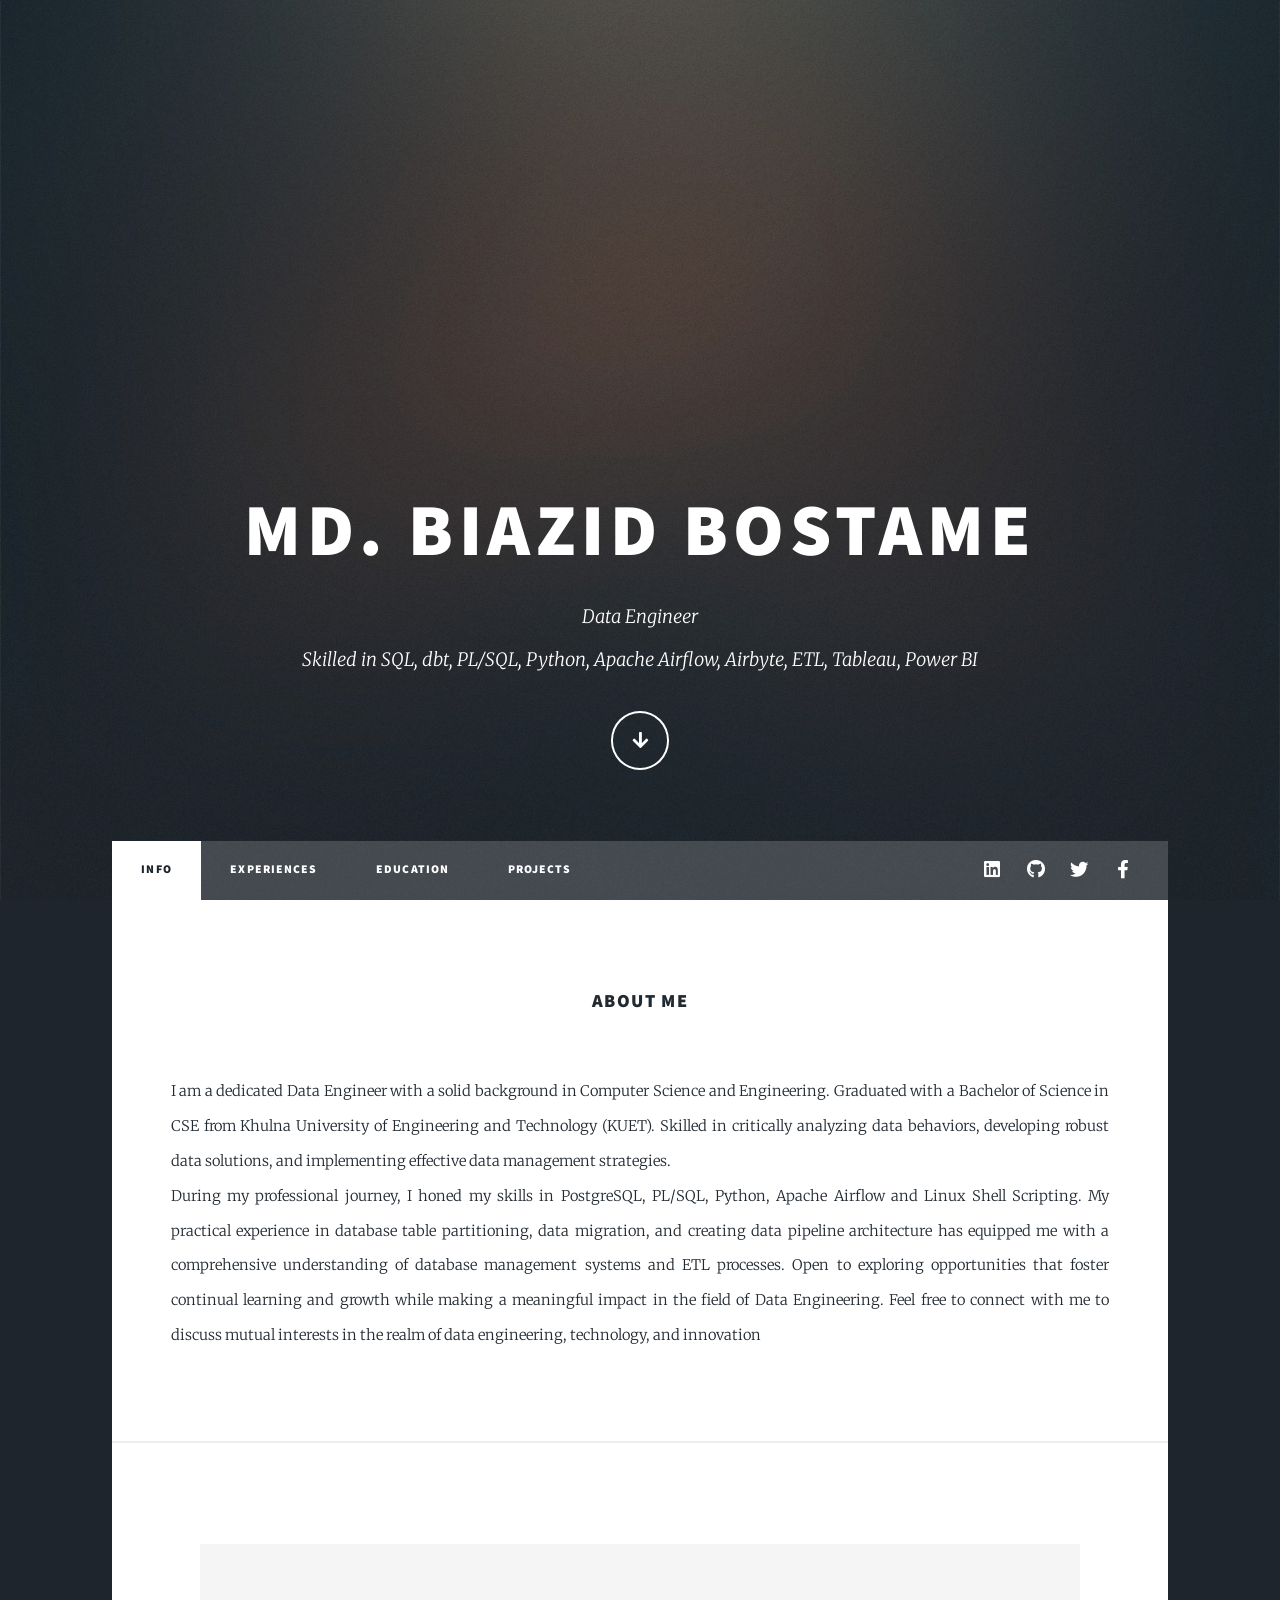
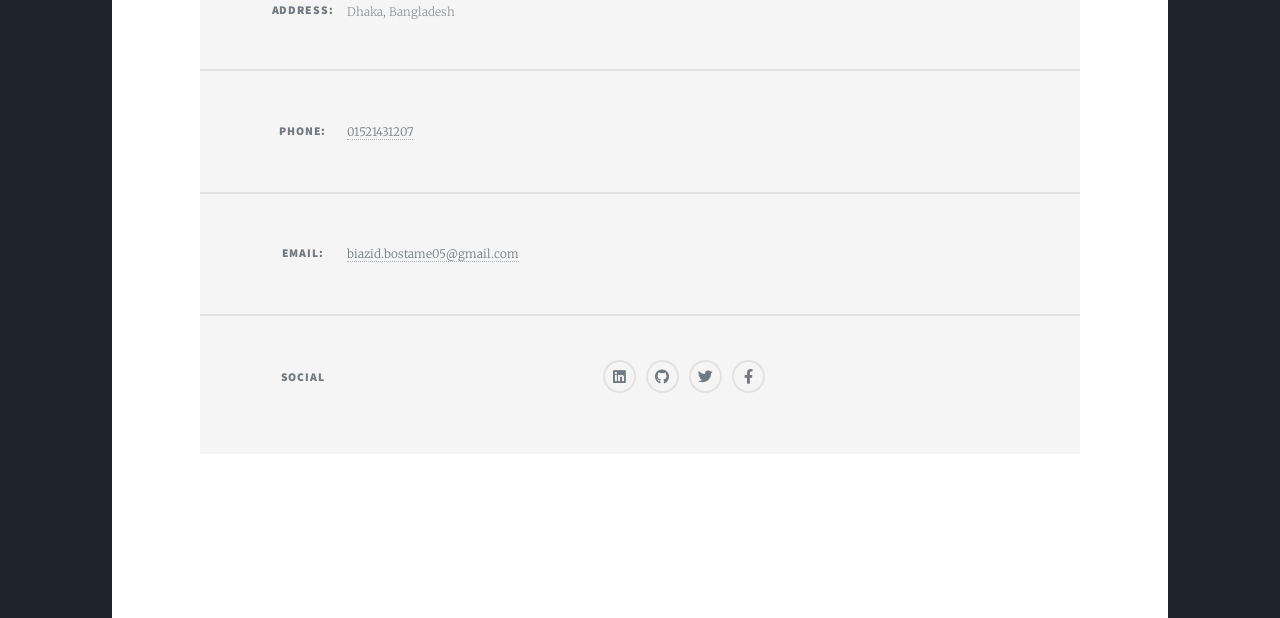
==== index.html @ 08fdb08b "Airbyte added" ====
<!DOCTYPE HTML>
<!--
	Massively by HTML5 UP
	html5up.net | @ajlkn
	Free for personal and commercial use under the CCA 3.0 license (html5up.net/license)
-->
<html>
	<head>
		<title>Md. Biazid Bostame</title>
		<link rel="icon" href="images/portfolio.png" type="image/x-icon">
		<meta charset="utf-8" />
		<meta name="viewport" content="width=device-width, initial-scale=1, user-scalable=no" />
		<link rel="stylesheet" href="assets/css/main.css" />
		<noscript><link rel="stylesheet" href="assets/css/noscript.css" /></noscript>
	</head>
	<body class="is-preload">

		<!-- Wrapper -->
			<div id="wrapper" class="fade-in">

				<!-- Intro -->
					<div id="intro">
						<h1>Md. Biazid Bostame</h1>
						<p>Data Engineer<br>
						Skilled in SQL, dbt, PL/SQL, Python, Apache Airflow, Airbyte, ETL, Tableau, Power BI</p>
						<ul class="actions">
							<li><a href="#header" class="button icon solid solo fa-arrow-down scrolly">Continue</a></li>
						</ul>
					</div>

				<!-- Header -->
					<header id="header">
						<a class="logo">Md. Biazid Bostame</a>
					</header> 
				

				<!-- Nav -->
					<nav id="nav">
						<ul class="links">
							<li class="active"><a>Info</a></li>
							
							<li><a href="experiences.html">Experiences</a></li>
							<li><a href="education.html">Education</a></li>
							<li><a href="projects.html">Projects</a></li>
							
						</ul>
						<ul class="icons alt">
							<li><a href="https://www.linkedin.com/in/biazid-bostame/" target="_blank" class="icon brands alt fa-linkedin"><span class="label">Linkedin</span></a></li>
							<li><a href="https://github.com/Biazid" target="_blank"  class="icon brands alt fa-github"><span class="label">GitHub</span></a></li>
							<li><a href="https://twitter.com/bostameb" target="_blank" class="icon brands alt fa-twitter"><span class="label">Twitter</span></a></li>
							<li><a href="https://www.facebook.com/biazid.bostamee/" target="_blank" class="icon brands alt fa-facebook-f"><span class="label">Facebook</span></a></li>
							
							
						</ul>
					</nav>


					
				<!-- Main -->
					<div id="main">

						<!-- Featured Post 
							<article class="post featured">
								<header class="major">

									<h2><a href="https://github.com/Biazid/Data-Analysis-Projects/blob/main/Data%20Cleaning.sql" target="_blank">Data Cleaning is SQL</a></h2>
									<p>In this project I take raw housing data and transform
										it in SQL Server to make it more usable for analysis.</p>
								</header>
								<a href="#" class="image main"><img src="images/pic01.jpg" alt="" /></a>
								<ul class="actions special">
									<li><a href="https://github.com/Biazid/Data-Analysis-Projects/blob/main/Data%20Cleaning.sql" target="_blank" class="button large">View Project</a></li>
								</ul>
							</article>
-->
						
					<!-- About Section -->
					<section class="post">
						<header class="major">
							<h3>About Me</h3>
						</header>
						<p>
							I am a dedicated Data Engineer with a solid background in Computer Science and Engineering. Graduated with a Bachelor of Science in CSE from Khulna University of Engineering and Technology (KUET). Skilled in critically analyzing data behaviors, developing robust data solutions, and implementing effective data management strategies. <br/>
							During my professional journey, I honed my skills in PostgreSQL, PL/SQL, Python, Apache Airflow and Linux Shell Scripting. My practical experience in database table partitioning, data migration, and creating data pipeline architecture has equipped me with a comprehensive understanding of database management systems and ETL processes.
							Open to exploring opportunities that foster continual learning and growth while making a meaningful impact in the field of Data Engineering.
							Feel free to connect with me to discuss mutual interests in the realm of data engineering, technology, and innovation
						</p>
					</section>

					

						<!-- Footer -->
							<footer>
								<div class="pagination">
									<!--<a href="#" class="previous">Prev</a>-->
									<!--
									<a href="#" class="page active">1</a>
									<a href="#" class="page">2</a>
									<a href="#" class="page">3</a>
									<span class="extra">&hellip;</span>
									<a href="#" class="page">8</a>
									<a href="#" class="page">9</a>
									<a href="#" class="page">10</a>
									<a href="#" class="next">Next</a>
								</div>
							</footer>
									-->
					</div>

				<!-- Footer -->
					<footer id="footer">
						<!--
						<section>
							<form method="post" action="#">
								<div class="fields">
									<div class="field">
										<label for="name">Name</label>
										<input type="text" name="name" id="name" />
									</div>
									<div class="field">
										<label for="email">Email</label>
										<input type="text" name="email" id="email" />
									</div>
									<div class="field">
										<label for="message">Message</label>
										<textarea name="message" id="message" rows="3"></textarea>
									</div>
								</div>
								<ul class="actions">
									<li><input type="submit" value="Send Message" /></li>
								</ul>
							</form>
						</section>
						-->
						<section class="split contact">
							<section class="alt">
								<h3>Address:</h3>
								<p>Dhaka, Bangladesh</p>
							</section>
							<section>
								<h3>Phone:</h3>
								<p><a href="#">01521431207</a></p>
							</section>
							<section>
								<h3>Email:</h3>
								<p><a href="#">biazid.bostame05@gmail.com</a></p>
							</section>
							<section>
								<h3>Social</h3>
								<ul class="icons alt">
									<li><a href="https://www.linkedin.com/in/biazid-bostame/" target="_blank" class="icon brands alt fa-linkedin"><span class="label">Linkedin</span></a></li>
									<li><a href="https://github.com/Biazid" target="_blank"  class="icon brands alt fa-github"><span class="label">GitHub</span></a></li>
									<li><a href="https://twitter.com/bostameb" target="_blank" class="icon brands alt fa-twitter"><span class="label">Twitter</span></a></li>
									<li><a href="https://www.facebook.com/biazid.bostamee/" target="_blank" class="icon brands alt fa-facebook-f"><span class="label">Facebook</span></a></li>
									
								</ul>
							</section>
						</section>
					</footer>

				<!-- Copyright -->
					<div id="copyright">
						<ul><li>&copy; Untitled</li><li>Design: <a href="https://html5up.net">HTML5 UP</a></li></ul>
					</div>

			</div>

		<!-- Scripts -->
			<script src="assets/js/jquery.min.js"></script>
			<script src="assets/js/jquery.scrollex.min.js"></script>
			<script src="assets/js/jquery.scrolly.min.js"></script>
			<script src="assets/js/browser.min.js"></script>
			<script src="assets/js/breakpoints.min.js"></script>
			<script src="assets/js/util.js"></script>
			<script src="assets/js/main.js"></script>

	</body>
</html>
---- assets/css/main.css ----
@import url(fontawesome-all.min.css);
@import url("https://fonts.googleapis.com/css?family=Merriweather:300,700,300italic,700italic|Source+Sans+Pro:900");

/*
	Massively by HTML5 UP
	html5up.net | @ajlkn
	Free for personal and commercial use under the CCA 3.0 license (html5up.net/license)
*/

html, body, div, span, applet, object,
iframe, h1, h2, h3, h4, h5, h6, p, blockquote,
pre, a, abbr, acronym, address, big, cite,
code, del, dfn, em, img, ins, kbd, q, s, samp,
small, strike, strong, sub, sup, tt, var, b,
u, i, center, dl, dt, dd, ol, ul, li, fieldset,
form, label, legend, table, caption, tbody,
tfoot, thead, tr, th, td, article, aside,
canvas, details, embed, figure, figcaption,
footer, header, hgroup, menu, nav, output, ruby,
section, summary, time, mark, audio, video {
	margin: 0;
	padding: 0;
	border: 0;
	font-size: 100%;
	font: inherit;
	vertical-align: baseline;}

article, aside, details, figcaption, figure,
footer, header, hgroup, menu, nav, section {
	display: block;}

body {
	line-height: 1;
}

ol, ul {
	list-style: none;
}

blockquote, q {
	quotes: none;
}

	blockquote:before, blockquote:after, q:before, q:after {
		content: '';
		content: none;
	}

table {
	border-collapse: collapse;
	border-spacing: 0;
}

body {
	-webkit-text-size-adjust: none;
}

mark {
	background-color: transparent;
	color: inherit;
}

input::-moz-focus-inner {
	border: 0;
	padding: 0;
}

input, select, textarea {
	-moz-appearance: none;
	-webkit-appearance: none;
	-ms-appearance: none;
	appearance: none;
}

/* Basic */

	@-ms-viewport {
		width: device-width;
	}

	body {
		-ms-overflow-style: scrollbar;
	}

	@media screen and (max-width: 480px) {

		html, body {
			min-width: 320px;
		}

	}

	html {
		box-sizing: border-box;
	}

	*, *:before, *:after {
		box-sizing: inherit;
	}

	body {
		background-color: #1e252d;
	}

		body.is-preload *, body.is-preload *:before, body.is-preload *:after {
			-moz-animation: none !important;
			-webkit-animation: none !important;
			-ms-animation: none !important;
			animation: none !important;
			-moz-transition: none !important;
			-webkit-transition: none !important;
			-ms-transition: none !important;
			transition: none !important;
		}

/* Type */

	html {
		font-size: 16pt;
	}

		@media screen and (max-width: 1680px) {

			html {
				font-size: 12pt;
			}

		}

		@media screen and (max-width: 1280px) {

			html {
				font-size: 11pt;
			}

		}

		@media screen and (max-width: 360px) {

			html {
				font-size: 10pt;
			}

		}

	body {
		color: #212931;
	}

	body, input, select, textarea {
		font-family: "Merriweather", Georgia, serif;
		font-weight: 300;
		font-size: 1rem;
		line-height: 2.375;
	}

	a {
		-moz-transition: color 0.2s ease-in-out, background-color 0.2s ease-in-out, border-color 0.2s ease-in-out, box-shadow 0.2s ease-in-out;
		-webkit-transition: color 0.2s ease-in-out, background-color 0.2s ease-in-out, border-color 0.2s ease-in-out, box-shadow 0.2s ease-in-out;
		-ms-transition: color 0.2s ease-in-out, background-color 0.2s ease-in-out, border-color 0.2s ease-in-out, box-shadow 0.2s ease-in-out;
		transition: color 0.2s ease-in-out, background-color 0.2s ease-in-out, border-color 0.2s ease-in-out, box-shadow 0.2s ease-in-out;
		border-bottom: dotted 1px;
		text-decoration: none;
	}

		a:hover {
			border-bottom-color: transparent;
		}

	strong, b {
		font-weight: 600;
	}

	em, i {
		font-style: italic;
	}

	p {
		text-align: justify;
		margin: 0 0 2rem 0;
	}

	h1, h2, h3, h4, h5, h6 {
		font-family: "Source Sans Pro", Helvetica, sans-serif;
		font-weight: 900;
		line-height: 1.5;
		letter-spacing: 0.075em;
		text-transform: uppercase;
		margin: 0 0 1rem 0;
	}

		h1 a, h2 a, h3 a, h4 a, h5 a, h6 a {
			border-bottom: 0;
			color: inherit;
			text-decoration: none;
		}

	h1 {
		font-size: 4rem;
		line-height: 1.1;
		margin: 0 0 2rem 0;
	}

	h2 {
		font-size: 1.75rem;
		line-height: 1.3;
		margin: 0 0 1.5rem 0;
	}

	h3 {
		font-size: 1.25rem;
		margin: 0 0 1.5rem 0;
	}

	h4 {
		font-size: 1rem;
	}

	h5 {
		font-size: 0.9rem;
	}

	h6 {
		font-size: 0.8rem;
	}

	sub {
		font-size: 0.8rem;
		position: relative;
		top: 0.5rem;
	}

	sup {
		font-size: 0.8rem;
		position: relative;
		top: -0.5rem;
	}

	blockquote {
		border-left: solid 4px;
		font-style: italic;
		margin: 0 0 2rem 0;
		padding: 0.5rem 0 0.5rem 2rem;
	}

	code {
		border: solid 2px;
		font-family: "Courier New", monospace;
		font-size: 0.9rem;
		margin: 0 0.25rem;
		padding: 0.25rem 0.65rem;
	}

	pre {
		-webkit-overflow-scrolling: touch;
		font-family: "Courier New", monospace;
		font-size: 0.9rem;
		margin: 0 0 2rem 0;
	}

		pre code {
			display: block;
			line-height: 1.75;
			padding: 1rem 1.5rem;
			overflow-x: auto;
		}

	hr {
		border: 0;
		border-bottom: solid 2px;
		margin: 3rem 0;
	}

		hr.major {
			margin: 5rem 0;
		}

	.align-left {
		text-align: left;
	}

	.align-center {
		text-align: center;
	}

	.align-right {
		text-align: right;
	}

	input, select, textarea {
		color: #212931;
	}

	a {
		color: #212931;
		border-bottom-color: rgba(33, 41, 49, 0.5);
	}

		a:hover {
			border-bottom-color: transparent;
			color: #18bfef !important;
		}

	strong, b {
		color: #212931;
	}

	h1, h2, h3, h4, h5, h6 {
		color: #212931;
	}

	blockquote {
		border-left-color: #eeeeee;
	}

	code {
		background: rgba(220, 220, 220, 0.25);
		border-color: #eeeeee;
	}

	hr {
		border-bottom-color: #eeeeee;
	}

/* Row */

	.row {
		display: flex;
		flex-wrap: wrap;
		box-sizing: border-box;
		align-items: stretch;
	}

		.row > * {
			box-sizing: border-box;
		}

		.row.gtr-uniform > * > :last-child {
			margin-bottom: 0;
		}

		.row.aln-left {
			justify-content: flex-start;
		}

		.row.aln-center {
			justify-content: center;
		}

		.row.aln-right {
			justify-content: flex-end;
		}

		.row.aln-top {
			align-items: flex-start;
		}

		.row.aln-middle {
			align-items: center;
		}

		.row.aln-bottom {
			align-items: flex-end;
		}

		.row > .imp {
			order: -1;
		}

		.row > .col-1 {
			width: 8.33333%;
		}

		.row > .off-1 {
			margin-left: 8.33333%;
		}

		.row > .col-2 {
			width: 16.66667%;
		}

		.row > .off-2 {
			margin-left: 16.66667%;
		}

		.row > .col-3 {
			width: 25%;
		}

		.row > .off-3 {
			margin-left: 25%;
		}

		.row > .col-4 {
			width: 33.33333%;
		}

		.row > .off-4 {
			margin-left: 33.33333%;
		}

		.row > .col-5 {
			width: 41.66667%;
		}

		.row > .off-5 {
			margin-left: 41.66667%;
		}

		.row > .col-6 {
			width: 50%;
		}

		.row > .off-6 {
			margin-left: 50%;
		}

		.row > .col-7 {
			width: 58.33333%;
		}

		.row > .off-7 {
			margin-left: 58.33333%;
		}

		.row > .col-8 {
			width: 66.66667%;
		}

		.row > .off-8 {
			margin-left: 66.66667%;
		}

		.row > .col-9 {
			width: 75%;
		}

		.row > .off-9 {
			margin-left: 75%;
		}

		.row > .col-10 {
			width: 83.33333%;
		}

		.row > .off-10 {
			margin-left: 83.33333%;
		}

		.row > .col-11 {
			width: 91.66667%;
		}

		.row > .off-11 {
			margin-left: 91.66667%;
		}

		.row > .col-12 {
			width: 100%;
		}

		.row > .off-12 {
			margin-left: 100%;
		}

		.row.gtr-0 {
			margin-top: 0;
			margin-left: 0rem;
		}

			.row.gtr-0 > * {
				padding: 0 0 0 0rem;
			}

			.row.gtr-0.gtr-uniform {
				margin-top: 0rem;
			}

				.row.gtr-0.gtr-uniform > * {
					padding-top: 0rem;
				}

		.row.gtr-25 {
			margin-top: 0;
			margin-left: -0.375rem;
		}

			.row.gtr-25 > * {
				padding: 0 0 0 0.375rem;
			}

			.row.gtr-25.gtr-uniform {
				margin-top: -0.375rem;
			}

				.row.gtr-25.gtr-uniform > * {
					padding-top: 0.375rem;
				}

		.row.gtr-50 {
			margin-top: 0;
			margin-left: -0.75rem;
		}

			.row.gtr-50 > * {
				padding: 0 0 0 0.75rem;
			}

			.row.gtr-50.gtr-uniform {
				margin-top: -0.75rem;
			}

				.row.gtr-50.gtr-uniform > * {
					padding-top: 0.75rem;
				}

		.row {
			margin-top: 0;
			margin-left: -1.5rem;
		}

			.row > * {
				padding: 0 0 0 1.5rem;
			}

			.row.gtr-uniform {
				margin-top: -1.5rem;
			}

				.row.gtr-uniform > * {
					padding-top: 1.5rem;
				}

		.row.gtr-150 {
			margin-top: 0;
			margin-left: -2.25rem;
		}

			.row.gtr-150 > * {
				padding: 0 0 0 2.25rem;
			}

			.row.gtr-150.gtr-uniform {
				margin-top: -2.25rem;
			}

				.row.gtr-150.gtr-uniform > * {
					padding-top: 2.25rem;
				}

		.row.gtr-200 {
			margin-top: 0;
			margin-left: -3rem;
		}

			.row.gtr-200 > * {
				padding: 0 0 0 3rem;
			}

			.row.gtr-200.gtr-uniform {
				margin-top: -3rem;
			}

				.row.gtr-200.gtr-uniform > * {
					padding-top: 3rem;
				}

		@media screen and (max-width: 1680px) {

			.row {
				display: flex;
				flex-wrap: wrap;
				box-sizing: border-box;
				align-items: stretch;
			}

				.row > * {
					box-sizing: border-box;
				}

				.row.gtr-uniform > * > :last-child {
					margin-bottom: 0;
				}

				.row.aln-left {
					justify-content: flex-start;
				}

				.row.aln-center {
					justify-content: center;
				}

				.row.aln-right {
					justify-content: flex-end;
				}

				.row.aln-top {
					align-items: flex-start;
				}

				.row.aln-middle {
					align-items: center;
				}

				.row.aln-bottom {
					align-items: flex-end;
				}

				.row > .imp-xlarge {
					order: -1;
				}

				.row > .col-1-xlarge {
					width: 8.33333%;
				}

				.row > .off-1-xlarge {
					margin-left: 8.33333%;
				}

				.row > .col-2-xlarge {
					width: 16.66667%;
				}

				.row > .off-2-xlarge {
					margin-left: 16.66667%;
				}

				.row > .col-3-xlarge {
					width: 25%;
				}

				.row > .off-3-xlarge {
					margin-left: 25%;
				}

				.row > .col-4-xlarge {
					width: 33.33333%;
				}

				.row > .off-4-xlarge {
					margin-left: 33.33333%;
				}

				.row > .col-5-xlarge {
					width: 41.66667%;
				}

				.row > .off-5-xlarge {
					margin-left: 41.66667%;
				}

				.row > .col-6-xlarge {
					width: 50%;
				}

				.row > .off-6-xlarge {
					margin-left: 50%;
				}

				.row > .col-7-xlarge {
					width: 58.33333%;
				}

				.row > .off-7-xlarge {
					margin-left: 58.33333%;
				}

				.row > .col-8-xlarge {
					width: 66.66667%;
				}

				.row > .off-8-xlarge {
					margin-left: 66.66667%;
				}

				.row > .col-9-xlarge {
					width: 75%;
				}

				.row > .off-9-xlarge {
					margin-left: 75%;
				}

				.row > .col-10-xlarge {
					width: 83.33333%;
				}

				.row > .off-10-xlarge {
					margin-left: 83.33333%;
				}

				.row > .col-11-xlarge {
					width: 91.66667%;
				}

				.row > .off-11-xlarge {
					margin-left: 91.66667%;
				}

				.row > .col-12-xlarge {
					width: 100%;
				}

				.row > .off-12-xlarge {
					margin-left: 100%;
				}

				.row.gtr-0 {
					margin-top: 0;
					margin-left: 0rem;
				}

					.row.gtr-0 > * {
						padding: 0 0 0 0rem;
					}

					.row.gtr-0.gtr-uniform {
						margin-top: 0rem;
					}

						.row.gtr-0.gtr-uniform > * {
							padding-top: 0rem;
						}

				.row.gtr-25 {
					margin-top: 0;
					margin-left: -0.375rem;
				}

					.row.gtr-25 > * {
						padding: 0 0 0 0.375rem;
					}

					.row.gtr-25.gtr-uniform {
						margin-top: -0.375rem;
					}

						.row.gtr-25.gtr-uniform > * {
							padding-top: 0.375rem;
						}

				.row.gtr-50 {
					margin-top: 0;
					margin-left: -0.75rem;
				}

					.row.gtr-50 > * {
						padding: 0 0 0 0.75rem;
					}

					.row.gtr-50.gtr-uniform {
						margin-top: -0.75rem;
					}

						.row.gtr-50.gtr-uniform > * {
							padding-top: 0.75rem;
						}

				.row {
					margin-top: 0;
					margin-left: -1.5rem;
				}

					.row > * {
						padding: 0 0 0 1.5rem;
					}

					.row.gtr-uniform {
						margin-top: -1.5rem;
					}

						.row.gtr-uniform > * {
							padding-top: 1.5rem;
						}

				.row.gtr-150 {
					margin-top: 0;
					margin-left: -2.25rem;
				}

					.row.gtr-150 > * {
						padding: 0 0 0 2.25rem;
					}

					.row.gtr-150.gtr-uniform {
						margin-top: -2.25rem;
					}

						.row.gtr-150.gtr-uniform > * {
							padding-top: 2.25rem;
						}

				.row.gtr-200 {
					margin-top: 0;
					margin-left: -3rem;
				}

					.row.gtr-200 > * {
						padding: 0 0 0 3rem;
					}

					.row.gtr-200.gtr-uniform {
						margin-top: -3rem;
					}

						.row.gtr-200.gtr-uniform > * {
							padding-top: 3rem;
						}

		}

		@media screen and (max-width: 1280px) {

			.row {
				display: flex;
				flex-wrap: wrap;
				box-sizing: border-box;
				align-items: stretch;
			}

				.row > * {
					box-sizing: border-box;
				}

				.row.gtr-uniform > * > :last-child {
					margin-bottom: 0;
				}

				.row.aln-left {
					justify-content: flex-start;
				}

				.row.aln-center {
					justify-content: center;
				}

				.row.aln-right {
					justify-content: flex-end;
				}

				.row.aln-top {
					align-items: flex-start;
				}

				.row.aln-middle {
					align-items: center;
				}

				.row.aln-bottom {
					align-items: flex-end;
				}

				.row > .imp-large {
					order: -1;
				}

				.row > .col-1-large {
					width: 8.33333%;
				}

				.row > .off-1-large {
					margin-left: 8.33333%;
				}

				.row > .col-2-large {
					width: 16.66667%;
				}

				.row > .off-2-large {
					margin-left: 16.66667%;
				}

				.row > .col-3-large {
					width: 25%;
				}

				.row > .off-3-large {
					margin-left: 25%;
				}

				.row > .col-4-large {
					width: 33.33333%;
				}

				.row > .off-4-large {
					margin-left: 33.33333%;
				}

				.row > .col-5-large {
					width: 41.66667%;
				}

				.row > .off-5-large {
					margin-left: 41.66667%;
				}

				.row > .col-6-large {
					width: 50%;
				}

				.row > .off-6-large {
					margin-left: 50%;
				}

				.row > .col-7-large {
					width: 58.33333%;
				}

				.row > .off-7-large {
					margin-left: 58.33333%;
				}

				.row > .col-8-large {
					width: 66.66667%;
				}

				.row > .off-8-large {
					margin-left: 66.66667%;
				}

				.row > .col-9-large {
					width: 75%;
				}

				.row > .off-9-large {
					margin-left: 75%;
				}

				.row > .col-10-large {
					width: 83.33333%;
				}

				.row > .off-10-large {
					margin-left: 83.33333%;
				}

				.row > .col-11-large {
					width: 91.66667%;
				}

				.row > .off-11-large {
					margin-left: 91.66667%;
				}

				.row > .col-12-large {
					width: 100%;
				}

				.row > .off-12-large {
					margin-left: 100%;
				}

				.row.gtr-0 {
					margin-top: 0;
					margin-left: 0rem;
				}

					.row.gtr-0 > * {
						padding: 0 0 0 0rem;
					}

					.row.gtr-0.gtr-uniform {
						margin-top: 0rem;
					}

						.row.gtr-0.gtr-uniform > * {
							padding-top: 0rem;
						}

				.row.gtr-25 {
					margin-top: 0;
					margin-left: -0.375rem;
				}

					.row.gtr-25 > * {
						padding: 0 0 0 0.375rem;
					}

					.row.gtr-25.gtr-uniform {
						margin-top: -0.375rem;
					}

						.row.gtr-25.gtr-uniform > * {
							padding-top: 0.375rem;
						}

				.row.gtr-50 {
					margin-top: 0;
					margin-left: -0.75rem;
				}

					.row.gtr-50 > * {
						padding: 0 0 0 0.75rem;
					}

					.row.gtr-50.gtr-uniform {
						margin-top: -0.75rem;
					}

						.row.gtr-50.gtr-uniform > * {
							padding-top: 0.75rem;
						}

				.row {
					margin-top: 0;
					margin-left: -1.5rem;
				}

					.row > * {
						padding: 0 0 0 1.5rem;
					}

					.row.gtr-uniform {
						margin-top: -1.5rem;
					}

						.row.gtr-uniform > * {
							padding-top: 1.5rem;
						}

				.row.gtr-150 {
					margin-top: 0;
					margin-left: -2.25rem;
				}

					.row.gtr-150 > * {
						padding: 0 0 0 2.25rem;
					}

					.row.gtr-150.gtr-uniform {
						margin-top: -2.25rem;
					}

						.row.gtr-150.gtr-uniform > * {
							padding-top: 2.25rem;
						}

				.row.gtr-200 {
					margin-top: 0;
					margin-left: -3rem;
				}

					.row.gtr-200 > * {
						padding: 0 0 0 3rem;
					}

					.row.gtr-200.gtr-uniform {
						margin-top: -3rem;
					}

						.row.gtr-200.gtr-uniform > * {
							padding-top: 3rem;
						}

		}

		@media screen and (max-width: 980px) {

			.row {
				display: flex;
				flex-wrap: wrap;
				box-sizing: border-box;
				align-items: stretch;
			}

				.row > * {
					box-sizing: border-box;
				}

				.row.gtr-uniform > * > :last-child {
					margin-bottom: 0;
				}

				.row.aln-left {
					justify-content: flex-start;
				}

				.row.aln-center {
					justify-content: center;
				}

				.row.aln-right {
					justify-content: flex-end;
				}

				.row.aln-top {
					align-items: flex-start;
				}

				.row.aln-middle {
					align-items: center;
				}

				.row.aln-bottom {
					align-items: flex-end;
				}

				.row > .imp-medium {
					order: -1;
				}

				.row > .col-1-medium {
					width: 8.33333%;
				}

				.row > .off-1-medium {
					margin-left: 8.33333%;
				}

				.row > .col-2-medium {
					width: 16.66667%;
				}

				.row > .off-2-medium {
					margin-left: 16.66667%;
				}

				.row > .col-3-medium {
					width: 25%;
				}

				.row > .off-3-medium {
					margin-left: 25%;
				}

				.row > .col-4-medium {
					width: 33.33333%;
				}

				.row > .off-4-medium {
					margin-left: 33.33333%;
				}

				.row > .col-5-medium {
					width: 41.66667%;
				}

				.row > .off-5-medium {
					margin-left: 41.66667%;
				}

				.row > .col-6-medium {
					width: 50%;
				}

				.row > .off-6-medium {
					margin-left: 50%;
				}

				.row > .col-7-medium {
					width: 58.33333%;
				}

				.row > .off-7-medium {
					margin-left: 58.33333%;
				}

				.row > .col-8-medium {
					width: 66.66667%;
				}

				.row > .off-8-medium {
					margin-left: 66.66667%;
				}

				.row > .col-9-medium {
					width: 75%;
				}

				.row > .off-9-medium {
					margin-left: 75%;
				}

				.row > .col-10-medium {
					width: 83.33333%;
				}

				.row > .off-10-medium {
					margin-left: 83.33333%;
				}

				.row > .col-11-medium {
					width: 91.66667%;
				}

				.row > .off-11-medium {
					margin-left: 91.66667%;
				}

				.row > .col-12-medium {
					width: 100%;
				}

				.row > .off-12-medium {
					margin-left: 100%;
				}

				.row.gtr-0 {
					margin-top: 0;
					margin-left: 0rem;
				}

					.row.gtr-0 > * {
						padding: 0 0 0 0rem;
					}

					.row.gtr-0.gtr-uniform {
						margin-top: 0rem;
					}

						.row.gtr-0.gtr-uniform > * {
							padding-top: 0rem;
						}

				.row.gtr-25 {
					margin-top: 0;
					margin-left: -0.375rem;
				}

					.row.gtr-25 > * {
						padding: 0 0 0 0.375rem;
					}

					.row.gtr-25.gtr-uniform {
						margin-top: -0.375rem;
					}

						.row.gtr-25.gtr-uniform > * {
							padding-top: 0.375rem;
						}

				.row.gtr-50 {
					margin-top: 0;
					margin-left: -0.75rem;
				}

					.row.gtr-50 > * {
						padding: 0 0 0 0.75rem;
					}

					.row.gtr-50.gtr-uniform {
						margin-top: -0.75rem;
					}

						.row.gtr-50.gtr-uniform > * {
							padding-top: 0.75rem;
						}

				.row {
					margin-top: 0;
					margin-left: -1.5rem;
				}

					.row > * {
						padding: 0 0 0 1.5rem;
					}

					.row.gtr-uniform {
						margin-top: -1.5rem;
					}

						.row.gtr-uniform > * {
							padding-top: 1.5rem;
						}

				.row.gtr-150 {
					margin-top: 0;
					margin-left: -2.25rem;
				}

					.row.gtr-150 > * {
						padding: 0 0 0 2.25rem;
					}

					.row.gtr-150.gtr-uniform {
						margin-top: -2.25rem;
					}

						.row.gtr-150.gtr-uniform > * {
							padding-top: 2.25rem;
						}

				.row.gtr-200 {
					margin-top: 0;
					margin-left: -3rem;
				}

					.row.gtr-200 > * {
						padding: 0 0 0 3rem;
					}

					.row.gtr-200.gtr-uniform {
						margin-top: -3rem;
					}

						.row.gtr-200.gtr-uniform > * {
							padding-top: 3rem;
						}

		}

		@media screen and (max-width: 736px) {

			.row {
				display: flex;
				flex-wrap: wrap;
				box-sizing: border-box;
				align-items: stretch;
			}

				.row > * {
					box-sizing: border-box;
				}

				.row.gtr-uniform > * > :last-child {
					margin-bottom: 0;
				}

				.row.aln-left {
					justify-content: flex-start;
				}

				.row.aln-center {
					justify-content: center;
				}

				.row.aln-right {
					justify-content: flex-end;
				}

				.row.aln-top {
					align-items: flex-start;
				}

				.row.aln-middle {
					align-items: center;
				}

				.row.aln-bottom {
					align-items: flex-end;
				}

				.row > .imp-small {
					order: -1;
				}

				.row > .col-1-small {
					width: 8.33333%;
				}

				.row > .off-1-small {
					margin-left: 8.33333%;
				}

				.row > .col-2-small {
					width: 16.66667%;
				}

				.row > .off-2-small {
					margin-left: 16.66667%;
				}

				.row > .col-3-small {
					width: 25%;
				}

				.row > .off-3-small {
					margin-left: 25%;
				}

				.row > .col-4-small {
					width: 33.33333%;
				}

				.row > .off-4-small {
					margin-left: 33.33333%;
				}

				.row > .col-5-small {
					width: 41.66667%;
				}

				.row > .off-5-small {
					margin-left: 41.66667%;
				}

				.row > .col-6-small {
					width: 50%;
				}

				.row > .off-6-small {
					margin-left: 50%;
				}

				.row > .col-7-small {
					width: 58.33333%;
				}

				.row > .off-7-small {
					margin-left: 58.33333%;
				}

				.row > .col-8-small {
					width: 66.66667%;
				}

				.row > .off-8-small {
					margin-left: 66.66667%;
				}

				.row > .col-9-small {
					width: 75%;
				}

				.row > .off-9-small {
					margin-left: 75%;
				}

				.row > .col-10-small {
					width: 83.33333%;
				}

				.row > .off-10-small {
					margin-left: 83.33333%;
				}

				.row > .col-11-small {
					width: 91.66667%;
				}

				.row > .off-11-small {
					margin-left: 91.66667%;
				}

				.row > .col-12-small {
					width: 100%;
				}

				.row > .off-12-small {
					margin-left: 100%;
				}

				.row.gtr-0 {
					margin-top: 0;
					margin-left: 0rem;
				}

					.row.gtr-0 > * {
						padding: 0 0 0 0rem;
					}

					.row.gtr-0.gtr-uniform {
						margin-top: 0rem;
					}

						.row.gtr-0.gtr-uniform > * {
							padding-top: 0rem;
						}

				.row.gtr-25 {
					margin-top: 0;
					margin-left: -0.375rem;
				}

					.row.gtr-25 > * {
						padding: 0 0 0 0.375rem;
					}

					.row.gtr-25.gtr-uniform {
						margin-top: -0.375rem;
					}

						.row.gtr-25.gtr-uniform > * {
							padding-top: 0.375rem;
						}

				.row.gtr-50 {
					margin-top: 0;
					margin-left: -0.75rem;
				}

					.row.gtr-50 > * {
						padding: 0 0 0 0.75rem;
					}

					.row.gtr-50.gtr-uniform {
						margin-top: -0.75rem;
					}

						.row.gtr-50.gtr-uniform > * {
							padding-top: 0.75rem;
						}

				.row {
					margin-top: 0;
					margin-left: -1.5rem;
				}

					.row > * {
						padding: 0 0 0 1.5rem;
					}

					.row.gtr-uniform {
						margin-top: -1.5rem;
					}

						.row.gtr-uniform > * {
							padding-top: 1.5rem;
						}

				.row.gtr-150 {
					margin-top: 0;
					margin-left: -2.25rem;
				}

					.row.gtr-150 > * {
						padding: 0 0 0 2.25rem;
					}

					.row.gtr-150.gtr-uniform {
						margin-top: -2.25rem;
					}

						.row.gtr-150.gtr-uniform > * {
							padding-top: 2.25rem;
						}

				.row.gtr-200 {
					margin-top: 0;
					margin-left: -3rem;
				}

					.row.gtr-200 > * {
						padding: 0 0 0 3rem;
					}

					.row.gtr-200.gtr-uniform {
						margin-top: -3rem;
					}

						.row.gtr-200.gtr-uniform > * {
							padding-top: 3rem;
						}

		}

		@media screen and (max-width: 480px) {

			.row {
				display: flex;
				flex-wrap: wrap;
				box-sizing: border-box;
				align-items: stretch;
			}

				.row > * {
					box-sizing: border-box;
				}

				.row.gtr-uniform > * > :last-child {
					margin-bottom: 0;
				}

				.row.aln-left {
					justify-content: flex-start;
				}

				.row.aln-center {
					justify-content: center;
				}

				.row.aln-right {
					justify-content: flex-end;
				}

				.row.aln-top {
					align-items: flex-start;
				}

				.row.aln-middle {
					align-items: center;
				}

				.row.aln-bottom {
					align-items: flex-end;
				}

				.row > .imp-xsmall {
					order: -1;
				}

				.row > .col-1-xsmall {
					width: 8.33333%;
				}

				.row > .off-1-xsmall {
					margin-left: 8.33333%;
				}

				.row > .col-2-xsmall {
					width: 16.66667%;
				}

				.row > .off-2-xsmall {
					margin-left: 16.66667%;
				}

				.row > .col-3-xsmall {
					width: 25%;
				}

				.row > .off-3-xsmall {
					margin-left: 25%;
				}

				.row > .col-4-xsmall {
					width: 33.33333%;
				}

				.row > .off-4-xsmall {
					margin-left: 33.33333%;
				}

				.row > .col-5-xsmall {
					width: 41.66667%;
				}

				.row > .off-5-xsmall {
					margin-left: 41.66667%;
				}

				.row > .col-6-xsmall {
					width: 50%;
				}

				.row > .off-6-xsmall {
					margin-left: 50%;
				}

				.row > .col-7-xsmall {
					width: 58.33333%;
				}

				.row > .off-7-xsmall {
					margin-left: 58.33333%;
				}

				.row > .col-8-xsmall {
					width: 66.66667%;
				}

				.row > .off-8-xsmall {
					margin-left: 66.66667%;
				}

				.row > .col-9-xsmall {
					width: 75%;
				}

				.row > .off-9-xsmall {
					margin-left: 75%;
				}

				.row > .col-10-xsmall {
					width: 83.33333%;
				}

				.row > .off-10-xsmall {
					margin-left: 83.33333%;
				}

				.row > .col-11-xsmall {
					width: 91.66667%;
				}

				.row > .off-11-xsmall {
					margin-left: 91.66667%;
				}

				.row > .col-12-xsmall {
					width: 100%;
				}

				.row > .off-12-xsmall {
					margin-left: 100%;
				}

				.row.gtr-0 {
					margin-top: 0;
					margin-left: 0rem;
				}

					.row.gtr-0 > * {
						padding: 0 0 0 0rem;
					}

					.row.gtr-0.gtr-uniform {
						margin-top: 0rem;
					}

						.row.gtr-0.gtr-uniform > * {
							padding-top: 0rem;
						}

				.row.gtr-25 {
					margin-top: 0;
					margin-left: -0.375rem;
				}

					.row.gtr-25 > * {
						padding: 0 0 0 0.375rem;
					}

					.row.gtr-25.gtr-uniform {
						margin-top: -0.375rem;
					}

						.row.gtr-25.gtr-uniform > * {
							padding-top: 0.375rem;
						}

				.row.gtr-50 {
					margin-top: 0;
					margin-left: -0.75rem;
				}

					.row.gtr-50 > * {
						padding: 0 0 0 0.75rem;
					}

					.row.gtr-50.gtr-uniform {
						margin-top: -0.75rem;
					}

						.row.gtr-50.gtr-uniform > * {
							padding-top: 0.75rem;
						}

				.row {
					margin-top: 0;
					margin-left: -1.5rem;
				}

					.row > * {
						padding: 0 0 0 1.5rem;
					}

					.row.gtr-uniform {
						margin-top: -1.5rem;
					}

						.row.gtr-uniform > * {
							padding-top: 1.5rem;
						}

				.row.gtr-150 {
					margin-top: 0;
					margin-left: -2.25rem;
				}

					.row.gtr-150 > * {
						padding: 0 0 0 2.25rem;
					}

					.row.gtr-150.gtr-uniform {
						margin-top: -2.25rem;
					}

						.row.gtr-150.gtr-uniform > * {
							padding-top: 2.25rem;
						}

				.row.gtr-200 {
					margin-top: 0;
					margin-left: -3rem;
				}

					.row.gtr-200 > * {
						padding: 0 0 0 3rem;
					}

					.row.gtr-200.gtr-uniform {
						margin-top: -3rem;
					}

						.row.gtr-200.gtr-uniform > * {
							padding-top: 3rem;
						}

		}

		@media screen and (max-width: 360px) {

			.row {
				display: flex;
				flex-wrap: wrap;
				box-sizing: border-box;
				align-items: stretch;
			}

				.row > * {
					box-sizing: border-box;
				}

				.row.gtr-uniform > * > :last-child {
					margin-bottom: 0;
				}

				.row.aln-left {
					justify-content: flex-start;
				}

				.row.aln-center {
					justify-content: center;
				}

				.row.aln-right {
					justify-content: flex-end;
				}

				.row.aln-top {
					align-items: flex-start;
				}

				.row.aln-middle {
					align-items: center;
				}

				.row.aln-bottom {
					align-items: flex-end;
				}

				.row > .imp-xxsmall {
					order: -1;
				}

				.row > .col-1-xxsmall {
					width: 8.33333%;
				}

				.row > .off-1-xxsmall {
					margin-left: 8.33333%;
				}

				.row > .col-2-xxsmall {
					width: 16.66667%;
				}

				.row > .off-2-xxsmall {
					margin-left: 16.66667%;
				}

				.row > .col-3-xxsmall {
					width: 25%;
				}

				.row > .off-3-xxsmall {
					margin-left: 25%;
				}

				.row > .col-4-xxsmall {
					width: 33.33333%;
				}

				.row > .off-4-xxsmall {
					margin-left: 33.33333%;
				}

				.row > .col-5-xxsmall {
					width: 41.66667%;
				}

				.row > .off-5-xxsmall {
					margin-left: 41.66667%;
				}

				.row > .col-6-xxsmall {
					width: 50%;
				}

				.row > .off-6-xxsmall {
					margin-left: 50%;
				}

				.row > .col-7-xxsmall {
					width: 58.33333%;
				}

				.row > .off-7-xxsmall {
					margin-left: 58.33333%;
				}

				.row > .col-8-xxsmall {
					width: 66.66667%;
				}

				.row > .off-8-xxsmall {
					margin-left: 66.66667%;
				}

				.row > .col-9-xxsmall {
					width: 75%;
				}

				.row > .off-9-xxsmall {
					margin-left: 75%;
				}

				.row > .col-10-xxsmall {
					width: 83.33333%;
				}

				.row > .off-10-xxsmall {
					margin-left: 83.33333%;
				}

				.row > .col-11-xxsmall {
					width: 91.66667%;
				}

				.row > .off-11-xxsmall {
					margin-left: 91.66667%;
				}

				.row > .col-12-xxsmall {
					width: 100%;
				}

				.row > .off-12-xxsmall {
					margin-left: 100%;
				}

				.row.gtr-0 {
					margin-top: 0;
					margin-left: 0rem;
				}

					.row.gtr-0 > * {
						padding: 0 0 0 0rem;
					}

					.row.gtr-0.gtr-uniform {
						margin-top: 0rem;
					}

						.row.gtr-0.gtr-uniform > * {
							padding-top: 0rem;
						}

				.row.gtr-25 {
					margin-top: 0;
					margin-left: -0.375rem;
				}

					.row.gtr-25 > * {
						padding: 0 0 0 0.375rem;
					}

					.row.gtr-25.gtr-uniform {
						margin-top: -0.375rem;
					}

						.row.gtr-25.gtr-uniform > * {
							padding-top: 0.375rem;
						}

				.row.gtr-50 {
					margin-top: 0;
					margin-left: -0.75rem;
				}

					.row.gtr-50 > * {
						padding: 0 0 0 0.75rem;
					}

					.row.gtr-50.gtr-uniform {
						margin-top: -0.75rem;
					}

						.row.gtr-50.gtr-uniform > * {
							padding-top: 0.75rem;
						}

				.row {
					margin-top: 0;
					margin-left: -1.5rem;
				}

					.row > * {
						padding: 0 0 0 1.5rem;
					}

					.row.gtr-uniform {
						margin-top: -1.5rem;
					}

						.row.gtr-uniform > * {
							padding-top: 1.5rem;
						}

				.row.gtr-150 {
					margin-top: 0;
					margin-left: -2.25rem;
				}

					.row.gtr-150 > * {
						padding: 0 0 0 2.25rem;
					}

					.row.gtr-150.gtr-uniform {
						margin-top: -2.25rem;
					}

						.row.gtr-150.gtr-uniform > * {
							padding-top: 2.25rem;
						}

				.row.gtr-200 {
					margin-top: 0;
					margin-left: -3rem;
				}

					.row.gtr-200 > * {
						padding: 0 0 0 3rem;
					}

					.row.gtr-200.gtr-uniform {
						margin-top: -3rem;
					}

						.row.gtr-200.gtr-uniform > * {
							padding-top: 3rem;
						}

		}

/* Box */

	.box {
		border: solid 2px;
		margin-bottom: 2rem;
		padding: 1.5rem;
	}

		.box > :last-child,
		.box > :last-child > :last-child,
		.box > :last-child > :last-child > :last-child {
			margin-bottom: 0;
		}

		.box.alt {
			border: 0;
			border-radius: 0;
			padding: 0;
		}

	.box {
		border-color: #eeeeee;
	}

/* Button */

	input[type="submit"],
	input[type="reset"],
	input[type="button"],
	button,
	.button {
		-moz-appearance: none;
		-webkit-appearance: none;
		-ms-appearance: none;
		appearance: none;
		-moz-transition: background-color 0.2s ease-in-out, box-shadow 0.2s ease-in-out, color 0.2s ease-in-out;
		-webkit-transition: background-color 0.2s ease-in-out, box-shadow 0.2s ease-in-out, color 0.2s ease-in-out;
		-ms-transition: background-color 0.2s ease-in-out, box-shadow 0.2s ease-in-out, color 0.2s ease-in-out;
		transition: background-color 0.2s ease-in-out, box-shadow 0.2s ease-in-out, color 0.2s ease-in-out;
		border: 0;
		border-radius: 0;
		cursor: pointer;
		display: inline-block;
		font-family: "Source Sans Pro", Helvetica, sans-serif;
		font-size: 0.8rem;
		font-weight: 900;
		letter-spacing: 0.075em;
		height: 3rem;
		line-height: 3rem;
		padding: 0 2rem;
		text-align: center;
		text-decoration: none;
		text-transform: uppercase;
		white-space: nowrap;
	}

		input[type="submit"].icon:before,
		input[type="reset"].icon:before,
		input[type="button"].icon:before,
		button.icon:before,
		.button.icon:before {
			margin-right: 0.5rem;
		}

		input[type="submit"].icon.solo,
		input[type="reset"].icon.solo,
		input[type="button"].icon.solo,
		button.icon.solo,
		.button.icon.solo {
			position: relative;
			width: 4rem;
			height: 4rem;
			line-height: 4rem;
			border-radius: 4rem;
			text-indent: 4rem;
			overflow: hidden;
			padding: 0;
			white-space: nowrap;
		}

			input[type="submit"].icon.solo:before,
			input[type="reset"].icon.solo:before,
			input[type="button"].icon.solo:before,
			button.icon.solo:before,
			.button.icon.solo:before {
				position: absolute;
				display: block;
				top: 0;
				left: 0;
				width: inherit;
				height: inherit;
				line-height: inherit;
				font-size: 1.25rem;
				margin-right: 0;
				text-align: center;
				text-indent: 0;
			}

		input[type="submit"].fit,
		input[type="reset"].fit,
		input[type="button"].fit,
		button.fit,
		.button.fit {
			width: 100%;
		}

		input[type="submit"].small,
		input[type="reset"].small,
		input[type="button"].small,
		button.small,
		.button.small {
			font-size: 0.7rem;
			height: 2.5rem;
			line-height: 2.5rem;
			padding: 0 1.5rem;
		}

		input[type="submit"].large,
		input[type="reset"].large,
		input[type="button"].large,
		button.large,
		.button.large {
			font-size: 0.9rem;
			height: 3.5rem;
			line-height: 3.5rem;
			padding: 0 2.75rem;
		}

		@media screen and (max-width: 980px) {

			input[type="submit"],
			input[type="reset"],
			input[type="button"],
			button,
			.button {
				font-size: 0.9rem;
				height: 3.25rem;
				line-height: 3.25rem;
			}

				input[type="submit"].large,
				input[type="reset"].large,
				input[type="button"].large,
				button.large,
				.button.large {
					font-size: 1rem;
					height: 3.75rem;
					line-height: 3.75rem;
				}

		}

		input[type="submit"].disabled, input[type="submit"]:disabled,
		input[type="reset"].disabled,
		input[type="reset"]:disabled,
		input[type="button"].disabled,
		input[type="button"]:disabled,
		button.disabled,
		button:disabled,
		.button.disabled,
		.button:disabled {
			pointer-events: none;
			opacity: 0.25;
		}

	input[type="submit"],
	input[type="reset"],
	input[type="button"],
	button,
	.button {
		background-color: transparent;
		box-shadow: inset 0 0 0 2px #212931;
		color: #212931 !important;
	}

		input[type="submit"]:hover,
		input[type="reset"]:hover,
		input[type="button"]:hover,
		button:hover,
		.button:hover {
			box-shadow: inset 0 0 0 2px #18bfef;
			color: #18bfef !important;
		}

		input[type="submit"].primary,
		input[type="reset"].primary,
		input[type="button"].primary,
		button.primary,
		.button.primary {
			background-color: #212931;
			box-shadow: none;
			color: #ffffff !important;
		}

			input[type="submit"].primary:hover,
			input[type="reset"].primary:hover,
			input[type="button"].primary:hover,
			button.primary:hover,
			.button.primary:hover {
				background-color: #18bfef;
			}

/* Form */

	form {
		margin: 0 0 2rem 0;
	}

		form > :last-child {
			margin-bottom: 0;
		}

		form > .fields {
			display: -moz-flex;
			display: -webkit-flex;
			display: -ms-flex;
			display: flex;
			-moz-flex-wrap: wrap;
			-webkit-flex-wrap: wrap;
			-ms-flex-wrap: wrap;
			flex-wrap: wrap;
			width: calc(100% + 3rem);
			margin: -1.5rem 0 2rem -1.5rem;
		}

			form > .fields > .field {
				-moz-flex-grow: 0;
				-webkit-flex-grow: 0;
				-ms-flex-grow: 0;
				flex-grow: 0;
				-moz-flex-shrink: 0;
				-webkit-flex-shrink: 0;
				-ms-flex-shrink: 0;
				flex-shrink: 0;
				padding: 1.5rem 0 0 1.5rem;
				width: calc(100% - 1.5rem);
			}

				form > .fields > .field.half {
					width: calc(50% - 0.75rem);
				}

				form > .fields > .field.third {
					width: calc(100%/3 - 0.5rem);
				}

				form > .fields > .field.quarter {
					width: calc(25% - 0.375rem);
				}

		@media screen and (max-width: 480px) {

			form > .fields {
				width: calc(100% + 3rem);
				margin: -1.5rem 0 2rem -1.5rem;
			}

				form > .fields > .field {
					padding: 1.5rem 0 0 1.5rem;
					width: calc(100% - 1.5rem);
				}

					form > .fields > .field.half {
						width: calc(100% - 1.5rem);
					}

					form > .fields > .field.third {
						width: calc(100% - 1.5rem);
					}

					form > .fields > .field.quarter {
						width: calc(100% - 1.5rem);
					}

		}

	label {
		display: block;
		font-family: "Source Sans Pro", Helvetica, sans-serif;
		font-weight: 900;
		line-height: 1.5;
		letter-spacing: 0.075em;
		font-size: 0.8rem;
		text-transform: uppercase;
		margin: 0 0 0.75rem 0;
	}

		@media screen and (max-width: 980px) {

			label {
				font-size: 0.9rem;
			}

		}

	input[type="text"],
	input[type="password"],
	input[type="email"],
	select,
	textarea {
		-moz-appearance: none;
		-webkit-appearance: none;
		-ms-appearance: none;
		appearance: none;
		background: transparent;
		border-radius: 0;
		border: solid 2px;
		color: inherit;
		display: block;
		outline: 0;
		padding: 0 1rem;
		text-decoration: none;
		width: 100%;
	}

		input[type="text"]:invalid,
		input[type="password"]:invalid,
		input[type="email"]:invalid,
		select:invalid,
		textarea:invalid {
			box-shadow: none;
		}

	select {
		background-size: 1.25rem;
		background-repeat: no-repeat;
		background-position: calc(100% - 1rem) center;
		height: 3rem;
		padding-right: 3rem;
		text-overflow: ellipsis;
	}

		select:focus::-ms-value {
			background-color: transparent;
		}

		select::-ms-expand {
			display: none;
		}

	input[type="text"],
	input[type="password"],
	input[type="email"],
	select {
		height: 3rem;
	}

	textarea {
		padding: 0.75rem 1rem;
	}

	input[type="checkbox"],
	input[type="radio"] {
		-moz-appearance: none;
		-webkit-appearance: none;
		-ms-appearance: none;
		appearance: none;
		display: block;
		float: left;
		margin-right: -2rem;
		opacity: 0;
		width: 1rem;
		z-index: -1;
	}

		input[type="checkbox"] + label,
		input[type="radio"] + label {
			text-decoration: none;
			cursor: pointer;
			display: inline-block;
			font-size: 1rem;
			letter-spacing: 0;
			font-family: "Merriweather", Georgia, serif;
			text-transform: none;
			font-weight: 300;
			padding-left: 2.8rem;
			padding-right: 1rem;
			position: relative;
		}

			input[type="checkbox"] + label:before,
			input[type="radio"] + label:before {
				-moz-osx-font-smoothing: grayscale;
				-webkit-font-smoothing: antialiased;
				display: inline-block;
				font-style: normal;
				font-variant: normal;
				text-rendering: auto;
				line-height: 1;
				text-transform: none !important;
				font-family: 'Font Awesome 5 Free';
				font-weight: 900;
			}

			input[type="checkbox"] + label:before,
			input[type="radio"] + label:before {
				border-radius: 0;
				border: solid 2px;
				content: '';
				display: inline-block;
				font-size: 0.8rem;
				height: 1.8rem;
				left: 0;
				line-height: 1.65rem;
				position: absolute;
				text-align: center;
				top: -0.125rem;
				width: 1.8rem;
			}

		input[type="checkbox"]:checked + label:before,
		input[type="radio"]:checked + label:before {
			content: '\f00c';
		}

	input[type="checkbox"] + label:before {
		border-radius: 0;
	}

	input[type="radio"] + label:before {
		border-radius: 100%;
	}

	::-webkit-input-placeholder {
		opacity: 1.0;
	}

	:-moz-placeholder {
		opacity: 1.0;
	}

	::-moz-placeholder {
		opacity: 1.0;
	}

	:-ms-input-placeholder {
		opacity: 1.0;
	}

	label {
		color: #212931;
	}

	input[type="text"],
	input[type="password"],
	input[type="email"],
	select,
	textarea {
		border-color: #eeeeee;
	}

		input[type="text"]:focus,
		input[type="password"]:focus,
		input[type="email"]:focus,
		select:focus,
		textarea:focus {
			border-color: #18bfef;
		}

	select {
		background-image: url("data:image/svg+xml;charset=utf8,%3Csvg xmlns='http://www.w3.org/2000/svg' width='40' height='40' preserveAspectRatio='none' viewBox='0 0 40 40'%3E%3Cpath d='M9.4,12.3l10.4,10.4l10.4-10.4c0.2-0.2,0.5-0.4,0.9-0.4c0.3,0,0.6,0.1,0.9,0.4l3.3,3.3c0.2,0.2,0.4,0.5,0.4,0.9 c0,0.4-0.1,0.6-0.4,0.9L20.7,31.9c-0.2,0.2-0.5,0.4-0.9,0.4c-0.3,0-0.6-0.1-0.9-0.4L4.3,17.3c-0.2-0.2-0.4-0.5-0.4-0.9 c0-0.4,0.1-0.6,0.4-0.9l3.3-3.3c0.2-0.2,0.5-0.4,0.9-0.4S9.1,12.1,9.4,12.3z' fill='%23eeeeee' /%3E%3C/svg%3E");
	}

		select option {
			background-color: #ffffff;
			color: #212931;
		}

	.select-wrapper:before {
		color: #eeeeee;
	}

	input[type="checkbox"] + label,
	input[type="radio"] + label {
		color: #212931;
	}

		input[type="checkbox"] + label:before,
		input[type="radio"] + label:before {
			border-color: #eeeeee;
		}

	input[type="checkbox"]:checked + label:before,
	input[type="radio"]:checked + label:before {
		background-color: #212931;
		border-color: #212931;
		color: #ffffff;
	}

	input[type="checkbox"]:focus + label:before,
	input[type="radio"]:focus + label:before {
		border-color: #18bfef;
	}

	::-webkit-input-placeholder {
		color: #909498 !important;
	}

	:-moz-placeholder {
		color: #909498 !important;
	}

	::-moz-placeholder {
		color: #909498 !important;
	}

	:-ms-input-placeholder {
		color: #909498 !important;
	}

	.formerize-placeholder {
		color: #909498 !important;
	}

/* Icon */

	.icon {
		text-decoration: none;
		border-bottom: none;
		position: relative;
	}

		.icon:before {
			-moz-osx-font-smoothing: grayscale;
			-webkit-font-smoothing: antialiased;
			display: inline-block;
			font-style: normal;
			font-variant: normal;
			text-rendering: auto;
			line-height: 1;
			text-transform: none !important;
			font-family: 'Font Awesome 5 Free';
			font-weight: 400;
		}

		.icon > .label {
			display: none;
		}

		.icon:before {
			line-height: inherit;
		}

		.icon.solid:before {
			font-weight: 900;
		}

		.icon.brands:before {
			font-family: 'Font Awesome 5 Brands';
		}

/* Image */

	.image {
		border: 0;
		display: inline-block;
		position: relative;
	}

		.image img {
			display: block;
		}

		.image.left, .image.right {
			max-width: 40%;
		}

			.image.left img, .image.right img {
				width: 100%;
			}

		.image.left {
			float: left;
			margin: 0 2rem 2rem 0;
			top: 0.75rem;
		}

		.image.right {
			float: right;
			margin: 0 0 2rem 2rem;
			top: 0.75rem;
		}

		.image.fit {
			display: block;
			margin: 2.5rem 0;
			width: 100%;
		}

			.image.fit:first-child {
				margin-top: 0;
			}

			.image.fit img {
				width: 100%;
			}

		.image.main {
			display: block;
			margin: 4rem 0;
			width: 100%;
		}

			.image.main:first-child {
				margin-top: 0;
			}

			.image.main img {
				width: 100%;
			}

		@media screen and (max-width: 736px) {

			.image.fit {
				margin: 2rem 0;
			}

			.image.main {
				margin: 2rem 0;
			}

		}

	a.image {
		overflow: hidden;
	}

		a.image img {
			-moz-transition: -moz-transform 0.2s ease-out;
			-webkit-transition: -webkit-transform 0.2s ease-out;
			-ms-transition: -ms-transform 0.2s ease-out;
			transition: transform 0.2s ease-out;
		}

		a.image:hover img {
			-moz-transform: scale(1.05);
			-webkit-transform: scale(1.05);
			-ms-transform: scale(1.05);
			transform: scale(1.05);
		}

/* Actions */

	ul.actions {
		display: -moz-flex;
		display: -webkit-flex;
		display: -ms-flex;
		display: flex;
		cursor: default;
		list-style: none;
		margin-left: -1rem;
		padding-left: 0;
	}

		ul.actions li {
			padding: 0 0 0 1rem;
			vertical-align: middle;
		}

		ul.actions.special {
			-moz-justify-content: center;
			-webkit-justify-content: center;
			-ms-justify-content: center;
			justify-content: center;
			width: 100%;
			margin-left: 0;
		}

			ul.actions.special li:first-child {
				padding-left: 0;
			}

		ul.actions.stacked {
			-moz-flex-direction: column;
			-webkit-flex-direction: column;
			-ms-flex-direction: column;
			flex-direction: column;
			margin-left: 0;
		}

			ul.actions.stacked li {
				padding: 1.3rem 0 0 0;
			}

				ul.actions.stacked li:first-child {
					padding-top: 0;
				}

		ul.actions.fit {
			width: calc(100% + 1rem);
		}

			ul.actions.fit li {
				-moz-flex-grow: 1;
				-webkit-flex-grow: 1;
				-ms-flex-grow: 1;
				flex-grow: 1;
				-moz-flex-shrink: 1;
				-webkit-flex-shrink: 1;
				-ms-flex-shrink: 1;
				flex-shrink: 1;
				width: 100%;
			}

				ul.actions.fit li > * {
					width: 100%;
				}

			ul.actions.fit.stacked {
				width: 100%;
			}

		@media screen and (max-width: 480px) {

			ul.actions:not(.fixed) {
				-moz-flex-direction: column;
				-webkit-flex-direction: column;
				-ms-flex-direction: column;
				flex-direction: column;
				margin-left: 0;
				width: 100% !important;
			}

				ul.actions:not(.fixed) li {
					-moz-flex-grow: 1;
					-webkit-flex-grow: 1;
					-ms-flex-grow: 1;
					flex-grow: 1;
					-moz-flex-shrink: 1;
					-webkit-flex-shrink: 1;
					-ms-flex-shrink: 1;
					flex-shrink: 1;
					padding: 1rem 0 0 0;
					text-align: center;
					width: 100%;
				}

					ul.actions:not(.fixed) li > * {
						width: 100%;
					}

					ul.actions:not(.fixed) li:first-child {
						padding-top: 0;
					}

					ul.actions:not(.fixed) li input[type="submit"],
					ul.actions:not(.fixed) li input[type="reset"],
					ul.actions:not(.fixed) li input[type="button"],
					ul.actions:not(.fixed) li button,
					ul.actions:not(.fixed) li .button {
						width: 100%;
					}

						ul.actions:not(.fixed) li input[type="submit"].icon:before,
						ul.actions:not(.fixed) li input[type="reset"].icon:before,
						ul.actions:not(.fixed) li input[type="button"].icon:before,
						ul.actions:not(.fixed) li button.icon:before,
						ul.actions:not(.fixed) li .button.icon:before {
							margin-left: -0.5rem;
						}

		}

/* Icons */

	ul.icons {
		cursor: default;
		list-style: none;
		padding-left: 0;
	}

		ul.icons li {
			display: inline-block;
			padding: 0 0.5rem 0 0;
			vertical-align: middle;
		}

			ul.icons li:last-child {
				padding-right: 0;
			}

			ul.icons li .icon:before {
				width: 2.25rem;
				height: 2.25rem;
				line-height: 2.25rem;
				display: inline-block;
				text-align: center;
				border-radius: 100%;
				font-size: 1.25rem;
			}

		ul.icons.alt li .icon:before {
			-moz-transition: color 0.2s ease-in-out, background-color 0.2s ease-in-out, border-color 0.2s ease-in-out, box-shadow 0.2s ease-in-out;
			-webkit-transition: color 0.2s ease-in-out, background-color 0.2s ease-in-out, border-color 0.2s ease-in-out, box-shadow 0.2s ease-in-out;
			-ms-transition: color 0.2s ease-in-out, background-color 0.2s ease-in-out, border-color 0.2s ease-in-out, box-shadow 0.2s ease-in-out;
			transition: color 0.2s ease-in-out, background-color 0.2s ease-in-out, border-color 0.2s ease-in-out, box-shadow 0.2s ease-in-out;
			font-size: 1rem;
		}

/* List */

	ol {
		list-style: decimal;
		margin: 0 0 2rem 0;
		padding-left: 1.25rem;
	}

		ol li {
			padding-left: 0.25rem;
		}

	ul {
		list-style: disc;
		margin: 0 0 2rem 0;
		padding-left: 1rem;
	}

		ul li {
			padding-left: 0.5rem;
		}

		ul.divided {
			list-style: none;
			padding-left: 0;
		}

			ul.divided li {
				border-top: solid 1px;
				padding: 0.5rem 0;
			}

				ul.divided li:first-child {
					border-top: 0;
					padding-top: 0;
				}

	dl {
		margin: 0 0 2rem 0;
	}

		dl dt {
			display: block;
			font-weight: 600;
			margin: 0 0 1rem 0;
		}

		dl dd {
			margin-left: 2rem;
		}

	ul.divided li {
		border-top-color: #eeeeee;
	}

	ul.icons li a.icon:hover:before {
		color: #18bfef;
	}

	ul.icons.alt li .icon:before {
		box-shadow: inset 0 0 0 2px #eeeeee;
	}

	ul.icons.alt li a.icon:hover:before {
		box-shadow: inset 0 0 0 2px #18bfef;
	}

/* Section/Article */

	section.special, article.special {
		text-align: center;
	}

	header {
		cursor: default;
	}

		header > .date {
			display: block;
			font-size: 0.8rem;
			height: 1;
			margin: 0 0 1rem 0;
			position: relative;
		}

		header > p {
			font-style: italic;
		}

		header > h1 + p {
			font-size: 1.1rem;
			margin-top: -0.5rem;
			line-height: 2;
		}

		header > h2 + p {
			font-size: 1rem;
			margin-top: -0.75rem;
		}

		header > h3 + p {
			font-size: 0.9rem;
			margin-top: -0.75rem;
		}

		header > h4 + p {
			font-size: 0.8rem;
			margin-top: -0.75rem;
		}

		header.major {
			margin: 0 0 4rem 0;
			text-align: center;
		}

			header.major > :last-child {
				margin-bottom: 0;
			}

			header.major > p {
				margin-top: 0;
				text-align: center;
			}

			header.major > .date {
				font-size: 1rem;
				margin: 0 0 4rem 0;
			}

				header.major > .date:before, header.major > .date:after {
					content: '';
					display: block;
					position: absolute;
					top: 50%;
					width: calc(50% - 6rem);
					border-top: solid 2px;
				}

				header.major > .date:before {
					left: 0;
				}

				header.major > .date:after {
					right: 0;
				}

		@media screen and (max-width: 980px) {

			header br {
				display: none;
			}

		}

		@media screen and (max-width: 736px) {

			header.major {
				margin: 0 0 2rem 0;
			}

		}

	header.major .date:before, header.major .date:after {
		border-top-color: #eeeeee;
	}

/* Table */

	.table-wrapper {
		-webkit-overflow-scrolling: touch;
		overflow-x: auto;
	}

	table {
		margin: 0 0 2rem 0;
		width: 100%;
	}

		table tbody tr {
			border: solid 1px;
			border-left: 0;
			border-right: 0;
		}

		table td {
			padding: 0.75rem 0.75rem;
		}

		table th {
			font-family: "Source Sans Pro", Helvetica, sans-serif;
			font-size: 0.8rem;
			font-weight: 900;
			letter-spacing: 0.075em;
			line-height: 1.5;
			padding: 0 0.75rem 0.75rem 0.75rem;
			text-align: left;
			text-transform: uppercase;
		}

			@media screen and (max-width: 980px) {

				table th {
					font-size: 0.9rem;
				}

			}

		table thead {
			border-bottom: solid 2px;
		}

		table tfoot {
			border-top: solid 2px;
		}

		table.alt {
			border-collapse: separate;
		}

			table.alt tbody tr td {
				border: solid 1px;
				border-left-width: 0;
				border-top-width: 0;
			}

				table.alt tbody tr td:first-child {
					border-left-width: 1px;
				}

			table.alt tbody tr:first-child td {
				border-top-width: 1px;
			}

			table.alt thead {
				border-bottom: 0;
			}

			table.alt tfoot {
				border-top: 0;
			}

	table tbody tr {
		border-color: #eeeeee;
	}

		table tbody tr:nth-child(2n + 1) {
			background-color: rgba(220, 220, 220, 0.25);
		}

	table th {
		color: #212931;
	}

	table thead {
		border-bottom-color: #eeeeee;
	}

	table tfoot {
		border-top-color: #eeeeee;
	}

	table.alt tbody tr td {
		border-color: #eeeeee;
	}

/* Pagination */

	.pagination {
		display: -moz-inline-flex;
		display: -webkit-inline-flex;
		display: -ms-inline-flex;
		display: inline-flex;
		-moz-user-select: none;
		-webkit-user-select: none;
		-ms-user-select: none;
		user-select: none;
		cursor: default;
		list-style: none;
		margin: 0 0 2rem 2px;
		padding: 0;
	}

		.pagination a, .pagination span {
			-moz-transition: background-color 0.2s ease-in-out, border-color 0.2s ease-in-out, box-shadow 0.2s ease-in-out, color 0.2s ease-in-out;
			-webkit-transition: background-color 0.2s ease-in-out, border-color 0.2s ease-in-out, box-shadow 0.2s ease-in-out, color 0.2s ease-in-out;
			-ms-transition: background-color 0.2s ease-in-out, border-color 0.2s ease-in-out, box-shadow 0.2s ease-in-out, color 0.2s ease-in-out;
			transition: background-color 0.2s ease-in-out, border-color 0.2s ease-in-out, box-shadow 0.2s ease-in-out, color 0.2s ease-in-out;
			border: solid 2px;
			display: inline-block;
			font-family: "Source Sans Pro", Helvetica, sans-serif;
			font-size: 0.8rem;
			font-weight: 900;
			height: 3rem;
			letter-spacing: 0.075em;
			line-height: calc(3rem - 4px);
			margin-left: -2px;
			min-width: 3rem;
			position: relative;
			text-align: center;
			text-decoration: none;
			text-transform: uppercase;
		}

		.pagination .next, .pagination .previous {
			text-decoration: none;
			padding: 0 1.75rem;
		}

			.pagination .next:before, .pagination .previous:before {
				-moz-osx-font-smoothing: grayscale;
				-webkit-font-smoothing: antialiased;
				display: inline-block;
				font-style: normal;
				font-variant: normal;
				text-rendering: auto;
				line-height: 1;
				text-transform: none !important;
				font-family: 'Font Awesome 5 Free';
				font-weight: 900;
			}

			.pagination .next:before, .pagination .previous:before {
				display: inline-block;
				color: inherit !important;
				line-height: inherit;
			}

		.pagination .previous:before {
			content: '\f104';
			margin-right: 0.9375em;
		}

		.pagination .next:before {
			content: '\f105';
			float: right;
			margin-left: 0.9375em;
		}

		@media screen and (max-width: 980px) {

			.pagination a, .pagination span {
				font-size: 0.9rem;
			}

		}

		@media screen and (max-width: 480px) {

			.pagination .page, .pagination .extra {
				display: none;
			}

		}

	.pagination a, .pagination span {
		border-color: #eeeeee;
	}

	.pagination a {
		color: #212931 !important;
	}

		.pagination a:hover {
			color: #18bfef !important;
			border-color: #18bfef;
			z-index: 1;
		}

			.pagination a:hover + a,
			.pagination a:hover + span {
				border-left-color: #18bfef;
			}

		.pagination a.active {
			background-color: #eeeeee;
		}

	.pagination span {
		color: #eeeeee;
	}

/* Wrapper */

	#wrapper {
		-moz-transition: opacity 0.5s ease;
		-webkit-transition: opacity 0.5s ease;
		-ms-transition: opacity 0.5s ease;
		transition: opacity 0.5s ease;
		position: relative;
		z-index: 1;
		overflow: hidden;
	}

		#wrapper > .bg {
			position: absolute;
			top: 0;
			left: 0;
			width: 100%;
			height: 100%;
			background-color: #212931;
			background-image: url("../../images/overlay.png"), linear-gradient(0deg, rgba(0, 0, 0, 0.1), rgba(0, 0, 0, 0.1)), url("../../images/bg.jpg");
			background-size: auto,								auto,														100% auto;
			background-position: center,								center,														top center;
			background-repeat: repeat,								no-repeat,													no-repeat;
			background-attachment: scroll,								scroll,														scroll;
			z-index: -1;
		}

			#wrapper > .bg.fixed {
				position: fixed;
				width: 100vw;
				height: 100vh;
			}

		#wrapper.fade-in:before {
			pointer-events: none;
			-moz-transition: opacity 1s ease-in-out;
			-webkit-transition: opacity 1s ease-in-out;
			-ms-transition: opacity 1s ease-in-out;
			transition: opacity 1s ease-in-out;
			-moz-transition-delay: 0.75s;
			-webkit-transition-delay: 0.75s;
			-ms-transition-delay: 0.75s;
			transition-delay: 0.75s;
			background: #1e252d;
			content: '';
			display: block;
			height: 100%;
			left: 0;
			opacity: 0;
			position: fixed;
			top: 0;
			width: 100%;
		}

		body.is-preload #wrapper.fade-in:before {
			opacity: 1;
		}

		@media screen and (orientation: portrait) {

			#wrapper > .bg {
				background-size: auto,								auto,														auto 175%;
			}

		}

/* Intro */

	#intro {
		color: #ffffff;
		padding: 8rem 4rem 6rem 4rem ;
		-moz-align-items: center;
		-webkit-align-items: center;
		-ms-align-items: center;
		align-items: center;
		display: -moz-flex;
		display: -webkit-flex;
		display: -ms-flex;
		display: flex;
		-moz-flex-direction: column;
		-webkit-flex-direction: column;
		-ms-flex-direction: column;
		flex-direction: column;
		-moz-justify-content: -moz-flex-end;
		-webkit-justify-content: -webkit-flex-end;
		-ms-justify-content: -ms-flex-end;
		justify-content: flex-end;
		-moz-transition: opacity 1s ease, -moz-transform 1s ease;
		-webkit-transition: opacity 1s ease, -webkit-transform 1s ease;
		-ms-transition: opacity 1s ease, -ms-transform 1s ease;
		transition: opacity 1s ease, transform 1s ease;
		position: relative;
		cursor: default;
		text-align: center;
		z-index: 1;
		min-height: 100vh;
	}

		#intro input, #intro select, #intro textarea {
			color: #ffffff;
		}

		#intro a {
			color: #ffffff;
			border-bottom-color: rgba(255, 255, 255, 0.5);
		}

			#intro a:hover {
				border-bottom-color: transparent;
				color: #18bfef !important;
			}

		#intro strong, #intro b {
			color: #ffffff;
		}

		#intro h1, #intro h2, #intro h3, #intro h4, #intro h5, #intro h6 {
			color: #ffffff;
		}

		#intro blockquote {
			border-left-color: #ffffff;
		}

		#intro code {
			background: rgba(255, 255, 255, 0.075);
			border-color: #ffffff;
		}

		#intro hr {
			border-bottom-color: #ffffff;
		}

		#intro input[type="submit"],
		#intro input[type="reset"],
		#intro input[type="button"],
		#intro button,
		#intro .button {
			background-color: transparent;
			box-shadow: inset 0 0 0 2px #ffffff;
			color: #ffffff !important;
		}

			#intro input[type="submit"]:hover,
			#intro input[type="reset"]:hover,
			#intro input[type="button"]:hover,
			#intro button:hover,
			#intro .button:hover {
				box-shadow: inset 0 0 0 2px #18bfef;
				color: #18bfef !important;
			}

			#intro input[type="submit"].primary,
			#intro input[type="reset"].primary,
			#intro input[type="button"].primary,
			#intro button.primary,
			#intro .button.primary {
				background-color: #ffffff;
				box-shadow: none;
				color: #1e252d !important;
			}

				#intro input[type="submit"].primary:hover,
				#intro input[type="reset"].primary:hover,
				#intro input[type="button"].primary:hover,
				#intro button.primary:hover,
				#intro .button.primary:hover {
					background-color: #18bfef;
				}

		#intro h1 {
			font-size: 5rem;
			line-height: 1;
		}

		#intro p {
			font-size: 1.25rem;
			font-style: italic;
			margin-top: -0.25rem;
			text-align: center;
		}

		#intro + #header {
			margin-top: -20rem;
		}

			#intro + #header .logo {
				-moz-transform: translateY(2rem);
				-webkit-transform: translateY(2rem);
				-ms-transform: translateY(2rem);
				transform: translateY(2rem);
				opacity: 0;
				visibility: hidden;
			}

		#intro.hidden {
			pointer-events: none;
			-moz-transform: translateY(2rem);
			-webkit-transform: translateY(2rem);
			-ms-transform: translateY(2rem);
			transform: translateY(2rem);
			-moz-transition: opacity 0.5s ease, -moz-transform 0.5s ease, visibility 0.5s;
			-webkit-transition: opacity 0.5s ease, -webkit-transform 0.5s ease, visibility 0.5s;
			-ms-transition: opacity 0.5s ease, -ms-transform 0.5s ease, visibility 0.5s;
			transition: opacity 0.5s ease, transform 0.5s ease, visibility 0.5s;
			opacity: 0;
			visibility: hidden;
		}

			#intro.hidden + #header .logo {
				-moz-transform: translateY(0);
				-webkit-transform: translateY(0);
				-ms-transform: translateY(0);
				transform: translateY(0);
				opacity: 1;
				visibility: visible;
			}

		body.is-preload #intro {
			-moz-transform: translateY(2rem);
			-webkit-transform: translateY(2rem);
			-ms-transform: translateY(2rem);
			transform: translateY(2rem);
			opacity: 0;
		}

			body.is-preload #intro:not(.hidden) + #header + #nav {
				-moz-transform: translateY(4rem);
				-webkit-transform: translateY(4rem);
				-ms-transform: translateY(4rem);
				transform: translateY(4rem);
				opacity: 0;
			}

		@media screen and (max-width: 980px) {

			#intro {
				padding: 4rem 4rem 2rem 4rem ;
				min-height: 90vh;
			}

				#intro p br {
					display: none;
				}

				#intro + #header {
					margin-top: -14rem;
				}

		}

		@media screen and (max-width: 736px) {

			#intro {
				padding: 3rem 2rem 1rem 2rem ;
				min-height: 80vh;
			}

				#intro h1 {
					font-size: 3.25rem;
					line-height: 1.1;
					margin-bottom: 1rem;
				}

				#intro p {
					font-size: 1rem;
					margin-top: 0rem;
				}

				#intro .actions {
					display: none;
				}

		}

/* Header */

	#header {
		color: #ffffff;
		-moz-align-items: center;
		-webkit-align-items: center;
		-ms-align-items: center;
		align-items: center;
		display: -moz-flex;
		display: -webkit-flex;
		display: -ms-flex;
		display: flex;
		-moz-flex-direction: column;
		-webkit-flex-direction: column;
		-ms-flex-direction: column;
		flex-direction: column;
		-moz-justify-content: -moz-flex-end;
		-webkit-justify-content: -webkit-flex-end;
		-ms-justify-content: -ms-flex-end;
		justify-content: flex-end;
		pointer-events: none;
		-moz-user-select: none;
		-webkit-user-select: none;
		-ms-user-select: none;
		user-select: none;
		height: 20rem;
		padding-bottom: 8rem;
		position: relative;
		text-align: center;
		z-index: 2;
	}

		#header input, #header select, #header textarea {
			color: #ffffff;
		}

		#header a {
			color: #ffffff;
			border-bottom-color: rgba(255, 255, 255, 0.5);
		}

			#header a:hover {
				border-bottom-color: transparent;
				color: #18bfef !important;
			}

		#header strong, #header b {
			color: #ffffff;
		}

		#header h1, #header h2, #header h3, #header h4, #header h5, #header h6 {
			color: #ffffff;
		}

		#header blockquote {
			border-left-color: #ffffff;
		}

		#header code {
			background: rgba(255, 255, 255, 0.075);
			border-color: #ffffff;
		}

		#header hr {
			border-bottom-color: #ffffff;
		}

		#header .logo {
			-moz-transition: border-color 0.2s ease-in-out, color 0.2s ease-in-out, opacity 0.5s ease, -moz-transform 0.5s ease, visibility 0.5s;
			-webkit-transition: border-color 0.2s ease-in-out, color 0.2s ease-in-out, opacity 0.5s ease, -webkit-transform 0.5s ease, visibility 0.5s;
			-ms-transition: border-color 0.2s ease-in-out, color 0.2s ease-in-out, opacity 0.5s ease, -ms-transform 0.5s ease, visibility 0.5s;
			transition: border-color 0.2s ease-in-out, color 0.2s ease-in-out, opacity 0.5s ease, transform 0.5s ease, visibility 0.5s;
			pointer-events: auto;
			border-style: solid;
			border-color: #ffffff;
			border-width: 5px !important;
			font-family: "Source Sans Pro", Helvetica, sans-serif;
			font-size: 2.25rem;
			font-weight: 900;
			letter-spacing: 0.075em;
			line-height: 1;
			padding: 1rem 1.75rem;
			text-transform: uppercase;
			visibility: visible;
		}

			#header .logo:hover {
				border-color: #18bfef !important;
				color: #18bfef !important;
			}

		@media screen and (max-width: 980px) {

			#header {
				height: 14rem;
				padding-bottom: 4rem;
			}

		}

		@media screen and (max-width: 736px) {

			#header {
				padding-bottom: 3rem;
			}

				#header .logo {
					font-size: 1.75rem;
					border-width: 3px !important;
				}

		}

/* Nav */

	#nav {
		color: #ffffff;
		display: -moz-flex;
		display: -webkit-flex;
		display: -ms-flex;
		display: flex;
		-moz-transition: -moz-transform 1s ease, opacity 1s ease;
		-webkit-transition: -webkit-transform 1s ease, opacity 1s ease;
		-ms-transition: -ms-transform 1s ease, opacity 1s ease;
		transition: transform 1s ease, opacity 1s ease;
		background: rgba(255, 255, 255, 0.175);
		height: 4rem;
		line-height: 4rem;
		margin: -4rem auto 0 auto;
		overflow: hidden;
		padding: 0 2rem 0 0;
		position: relative;
		width: calc(100% - 4rem);
		max-width: 72rem;
		z-index: 2;
	}

		#nav ul.divided li {
			border-top-color: #ffffff;
		}

		#nav ul.icons li a.icon:hover:before {
			color: #18bfef;
		}

		#nav ul.icons.alt li .icon:before {
			box-shadow: inset 0 0 0 2px #ffffff;
		}

		#nav ul.icons.alt li a.icon:hover:before {
			box-shadow: inset 0 0 0 2px #18bfef;
		}

		#nav input, #nav select, #nav textarea {
			color: #ffffff;
		}

		#nav a {
			color: #ffffff;
			border-bottom-color: rgba(255, 255, 255, 0.5);
		}

			#nav a:hover {
				border-bottom-color: transparent;
				color: #18bfef !important;
			}

		#nav strong, #nav b {
			color: #ffffff;
		}

		#nav h1, #nav h2, #nav h3, #nav h4, #nav h5, #nav h6 {
			color: #ffffff;
		}

		#nav blockquote {
			border-left-color: #ffffff;
		}

		#nav code {
			background: rgba(255, 255, 255, 0.075);
			border-color: #ffffff;
		}

		#nav hr {
			border-bottom-color: #ffffff;
		}

		#nav ul.links {
			display: -moz-flex;
			display: -webkit-flex;
			display: -ms-flex;
			display: flex;
			-moz-flex-grow: 1;
			-webkit-flex-grow: 1;
			-ms-flex-grow: 1;
			flex-grow: 1;
			-moz-flex-shrink: 1;
			-webkit-flex-shrink: 1;
			-ms-flex-shrink: 1;
			flex-shrink: 1;
			font-family: "Source Sans Pro", Helvetica, sans-serif;
			font-weight: 900;
			letter-spacing: 0.075em;
			list-style: none;
			margin-bottom: 0;
			padding-left: 0;
			text-transform: uppercase;
		}

			#nav ul.links li {
				display: block;
				padding-left: 0;
			}

				#nav ul.links li a {
					-moz-transition: background-color 0.2s ease-in-out, color 0.2s ease-in-out;
					-webkit-transition: background-color 0.2s ease-in-out, color 0.2s ease-in-out;
					-ms-transition: background-color 0.2s ease-in-out, color 0.2s ease-in-out;
					transition: background-color 0.2s ease-in-out, color 0.2s ease-in-out;
					display: block;
					font-size: 0.8rem;
					outline: none;
					padding: 0 2rem;
				}

					#nav ul.links li a:hover {
						color: inherit !important;
						background-color: rgba(255, 255, 255, 0.1);
					}

				#nav ul.links li.active {
					background-color: #ffffff;
				}

					#nav ul.links li.active a {
						color: #1e252d;
					}

						#nav ul.links li.active a:hover {
							color: #18bfef !important;
						}

		#nav ul.icons {
			-moz-flex-grow: 0;
			-webkit-flex-grow: 0;
			-ms-flex-grow: 0;
			flex-grow: 0;
			-moz-flex-shrink: 0;
			-webkit-flex-shrink: 0;
			-ms-flex-shrink: 0;
			flex-shrink: 0;
			margin-bottom: 0;
		}

		@media screen and (max-width: 980px) {

			#nav {
				display: none;
			}

		}

/* Main */

	#main {
		background-color: #ffffff;
		position: relative;
		margin: 0 auto;
		width: calc(100% - 4rem);
		max-width: 72rem;
		z-index: 2;
	}

		#main > * {
			padding: 4rem 4rem 2rem 4rem ;
			border-top: solid 2px #eeeeee;
			margin: 0;
		}

			#main > *:first-child {
				border-top: 0;
			}

		#main > footer {
			text-align: center;
		}

		#main > .post {
			padding: 8rem 8rem 6rem 8rem ;
		}

			#main > .post header.major > .date {
				margin-top: -2rem;
			}

			#main > .post header.major > h1, #main > .post header.major h2 {
				font-size: 4rem;
				line-height: 1.1;
				margin: 0 0 2rem 0;
			}

			#main > .post.featured {
				text-align: center;
			}

			@media screen and (max-width: 1280px) {

				#main > .post {
					padding: 6rem 4rem 4rem 4rem ;
				}

			}

			@media screen and (max-width: 736px) {

				#main > .post {
					padding: 4rem 2rem 2rem 2rem ;
				}

					#main > .post header.major > .date {
						margin-top: -1rem;
						margin-bottom: 2rem;
					}

					#main > .post header.major > h1, #main > .post header.major h2 {
						font-size: 2.5rem;
						line-height: 1.2;
						margin: 0 0 1.5rem 0;
					}

			}

		#main > .posts {
			display: -moz-flex;
			display: -webkit-flex;
			display: -ms-flex;
			display: flex;
			-moz-flex-wrap: wrap;
			-webkit-flex-wrap: wrap;
			-ms-flex-wrap: wrap;
			flex-wrap: wrap;
			-moz-align-items: -moz-stretch;
			-webkit-align-items: -webkit-stretch;
			-ms-align-items: -ms-stretch;
			align-items: stretch;
			text-align: center;
			width: 100%;
			padding: 0;
		}

			#main > .posts > * {
				-moz-flex-shrink: 1;
				-webkit-flex-shrink: 1;
				-ms-flex-shrink: 1;
				flex-shrink: 1;
				-moz-flex-grow: 0;
				-webkit-flex-grow: 0;
				-ms-flex-grow: 0;
				flex-grow: 0;
			}

			#main > .posts > * {
				width: 50%;
			}

			#main > .posts > * {
				padding: 4rem;
				width: 50%;
			}

			#main > .posts > article {
				border-color: #eeeeee;
				border-left-width: 2px;
				border-style: solid;
				border-top-width: 2px;
				text-align: center;
			}

				#main > .posts > article > :last-child {
					margin-bottom: 0;
				}

				#main > .posts > article:nth-child(2n - 1) {
					border-left-width: 0;
				}

				#main > .posts > article:nth-child(-n + 2) {
					border-top-width: 0;
				}

			@media screen and (max-width: 980px) {

				#main > .posts > * {
					width: 50%;
				}

				#main > .posts > * {
					padding: 2.5rem;
					width: 50%;
				}

			}

			@media screen and (max-width: 736px) {

				#main > .posts > * {
					width: 100%;
				}

				#main > .posts > * {
					padding: 2rem;
					width: 100%;
				}

				#main > .posts > article:nth-child(2n - 1) {
					border-left-width: 2px;
				}

				#main > .posts > article:nth-child(-n + 2) {
					border-top-width: 2px;
				}

				#main > .posts > article:nth-child(n) {
					border-left-width: 0;
				}

				#main > .posts > article:nth-child(-n + 1) {
					border-top-width: 0;
				}

				#main > .posts > article .image {
					max-width: 25rem;
					margin-left: auto;
					margin-right: auto;
				}

			}

		@media screen and (max-width: 736px) {

			#main > * {
				padding: 2rem 2rem 0.1rem 2rem ;
			}

		}

		@media screen and (max-width: 480px) {

			#main {
				width: 100%;
			}

		}

/* Footer */

	#footer {
		color: #717981;
		display: -moz-flex;
		display: -webkit-flex;
		display: -ms-flex;
		display: flex;
		background-color: #f5f5f5;
		color: #909498;
		cursor: default;
		position: relative;
		margin: 0 auto;
		width: calc(100% - 4rem);
		max-width: 72rem;
		z-index: 2;
	}

		#footer input, #footer select, #footer textarea {
			color: #717981;
		}

		#footer a {
			color: #717981;
			border-bottom-color: rgba(113, 121, 129, 0.5);
		}

			#footer a:hover {
				border-bottom-color: transparent;
				color: #18bfef !important;
			}

		#footer strong, #footer b {
			color: #717981;
		}

		#footer h1, #footer h2, #footer h3, #footer h4, #footer h5, #footer h6 {
			color: #717981;
		}

		#footer blockquote {
			border-left-color: #e2e2e2;
		}

		#footer code {
			background: rgba(220, 220, 220, 0.5);
			border-color: #e2e2e2;
		}

		#footer hr {
			border-bottom-color: #e2e2e2;
		}

		#footer .box {
			border-color: #e2e2e2;
		}

		#footer input[type="submit"],
		#footer input[type="reset"],
		#footer input[type="button"],
		#footer button,
		#footer .button {
			background-color: transparent;
			box-shadow: inset 0 0 0 2px #717981;
			color: #717981 !important;
		}

			#footer input[type="submit"]:hover,
			#footer input[type="reset"]:hover,
			#footer input[type="button"]:hover,
			#footer button:hover,
			#footer .button:hover {
				box-shadow: inset 0 0 0 2px #18bfef;
				color: #18bfef !important;
			}

			#footer input[type="submit"].primary,
			#footer input[type="reset"].primary,
			#footer input[type="button"].primary,
			#footer button.primary,
			#footer .button.primary {
				background-color: #717981;
				box-shadow: none;
				color: #f5f5f5 !important;
			}

				#footer input[type="submit"].primary:hover,
				#footer input[type="reset"].primary:hover,
				#footer input[type="button"].primary:hover,
				#footer button.primary:hover,
				#footer .button.primary:hover {
					background-color: #18bfef;
				}

		#footer label {
			color: #717981;
		}

		#footer input[type="text"],
		#footer input[type="password"],
		#footer input[type="email"],
		#footer select,
		#footer textarea {
			border-color: #e2e2e2;
		}

			#footer input[type="text"]:focus,
			#footer input[type="password"]:focus,
			#footer input[type="email"]:focus,
			#footer select:focus,
			#footer textarea:focus {
				border-color: #18bfef;
			}

		#footer select {
			background-image: url("data:image/svg+xml;charset=utf8,%3Csvg xmlns='http://www.w3.org/2000/svg' width='40' height='40' preserveAspectRatio='none' viewBox='0 0 40 40'%3E%3Cpath d='M9.4,12.3l10.4,10.4l10.4-10.4c0.2-0.2,0.5-0.4,0.9-0.4c0.3,0,0.6,0.1,0.9,0.4l3.3,3.3c0.2,0.2,0.4,0.5,0.4,0.9 c0,0.4-0.1,0.6-0.4,0.9L20.7,31.9c-0.2,0.2-0.5,0.4-0.9,0.4c-0.3,0-0.6-0.1-0.9-0.4L4.3,17.3c-0.2-0.2-0.4-0.5-0.4-0.9 c0-0.4,0.1-0.6,0.4-0.9l3.3-3.3c0.2-0.2,0.5-0.4,0.9-0.4S9.1,12.1,9.4,12.3z' fill='%23e2e2e2' /%3E%3C/svg%3E");
		}

			#footer select option {
				background-color: #f5f5f5;
				color: #717981;
			}

		#footer .select-wrapper:before {
			color: #e2e2e2;
		}

		#footer input[type="checkbox"] + label,
		#footer input[type="radio"] + label {
			color: #717981;
		}

			#footer input[type="checkbox"] + label:before,
			#footer input[type="radio"] + label:before {
				border-color: #e2e2e2;
			}

		#footer input[type="checkbox"]:checked + label:before,
		#footer input[type="radio"]:checked + label:before {
			background-color: #717981;
			border-color: #717981;
			color: #f5f5f5;
		}

		#footer input[type="checkbox"]:focus + label:before,
		#footer input[type="radio"]:focus + label:before {
			border-color: #18bfef;
		}

		#footer ::-webkit-input-placeholder {
			color: #b3b7bb !important;
		}

		#footer :-moz-placeholder {
			color: #b3b7bb !important;
		}

		#footer ::-moz-placeholder {
			color: #b3b7bb !important;
		}

		#footer :-ms-input-placeholder {
			color: #b3b7bb !important;
		}

		#footer .formerize-placeholder {
			color: #b3b7bb !important;
		}

		#footer ul.divided li {
			border-top-color: #e2e2e2;
		}

		#footer ul.icons li a.icon:hover:before {
			color: #18bfef;
		}

		#footer ul.icons.alt li .icon:before {
			box-shadow: inset 0 0 0 2px #e2e2e2;
		}

		#footer ul.icons.alt li a.icon:hover:before {
			box-shadow: inset 0 0 0 2px #18bfef;
		}

		#footer header.major .date:before, #footer header.major .date:after {
			border-top-color: #e2e2e2;
		}

		#footer table tbody tr {
			border-color: #e2e2e2;
		}

			#footer table tbody tr:nth-child(2n + 1) {
				background-color: rgba(220, 220, 220, 0.5);
			}

		#footer table th {
			color: #717981;
		}

		#footer table thead {
			border-bottom-color: #e2e2e2;
		}

		#footer table tfoot {
			border-top-color: #e2e2e2;
		}

		#footer table.alt tbody tr td {
			border-color: #e2e2e2;
		}

		#footer .pagination a, #footer .pagination span {
			border-color: #e2e2e2;
		}

		#footer .pagination a {
			color: #717981 !important;
		}

			#footer .pagination a:hover {
				color: #18bfef !important;
				border-color: #18bfef;
				z-index: 1;
			}

				#footer .pagination a:hover + a,
				#footer .pagination a:hover + span {
					border-left-color: #18bfef;
				}

			#footer .pagination a.active {
				background-color: #e2e2e2;
			}

		#footer .pagination span {
			color: #e2e2e2;
		}

		#footer > section {
			-moz-flex-basis: 50%;
			-webkit-flex-basis: 50%;
			-ms-flex-basis: 50%;
			flex-basis: 50%;
			-moz-flex-grow: 1;
			-webkit-flex-grow: 1;
			-ms-flex-grow: 1;
			flex-grow: 1;
			-moz-flex-shrink: 1;
			-webkit-flex-shrink: 1;
			-ms-flex-shrink: 1;
			flex-shrink: 1;
			padding: 4rem 4rem 2rem 4rem ;
			border-left: solid 2px #e2e2e2;
		}

			#footer > section:first-child {
				border-left: 0;
			}

			#footer > section.split {
				display: -moz-flex;
				display: -webkit-flex;
				display: -ms-flex;
				display: flex;
				-moz-flex-direction: column;
				-webkit-flex-direction: column;
				-ms-flex-direction: column;
				flex-direction: column;
				padding: 0;
			}

				#footer > section.split > section {
					padding: 3rem 4rem 1rem 4rem ;
					border-top: solid 2px #e2e2e2;
				}

					#footer > section.split > section:first-child {
						padding: 5rem 4rem 1rem 4rem ;
						border-top: 0;
					}

					#footer > section.split > section:last-child {
						padding: 3rem 4rem 3rem 4rem ;
					}

				#footer > section.split.contact > section {
					display: -moz-flex;
					display: -webkit-flex;
					display: -ms-flex;
					display: flex;
					-moz-align-items: center;
					-webkit-align-items: center;
					-ms-align-items: center;
					align-items: center;
					padding: 3.15rem 4rem;
				}

					#footer > section.split.contact > section > * {
						margin-bottom: 0;
					}

					#footer > section.split.contact > section > :first-child {
						-moz-flex-shrink: 0;
						-webkit-flex-shrink: 0;
						-ms-flex-shrink: 0;
						flex-shrink: 0;
						-moz-flex-grow: 0;
						-webkit-flex-grow: 0;
						-ms-flex-grow: 0;
						flex-grow: 0;
						width: 6rem;
					}

					#footer > section.split.contact > section > :last-child {
						-moz-flex-shrink: 1;
						-webkit-flex-shrink: 1;
						-ms-flex-shrink: 1;
						flex-shrink: 1;
						-moz-flex-grow: 1;
						-webkit-flex-grow: 1;
						-ms-flex-grow: 1;
						flex-grow: 1;
					}

					#footer > section.split.contact > section:first-child {
						padding: 4rem 4rem 3rem 4rem;
					}

					#footer > section.split.contact > section:last-child {
						padding: 3rem 4rem 4rem 4rem;
					}

					#footer > section.split.contact > section.alt {
						-moz-align-items: -moz-flex-start;
						-webkit-align-items: -webkit-flex-start;
						-ms-align-items: -ms-flex-start;
						align-items: flex-start;
					}

						#footer > section.split.contact > section.alt > :last-child {
							margin-top: -0.325rem;
						}

		#footer form label,
		#footer h3,
		#footer p {
			font-size: 0.8rem;
		}

		@media screen and (max-width: 980px) {

			#footer {
				display: block;
			}

				#footer > section {
					border-top: solid 2px #e2e2e2;
				}

					#footer > section:first-child {
						border-top: 0;
					}

					#footer > section.split > section {
						padding: 4rem 4rem 2rem 4rem ;
					}

						#footer > section.split > section:first-child {
							padding: 4rem 4rem 2rem 4rem ;
						}

						#footer > section.split > section:last-child {
							padding: 4rem 4rem 2rem 4rem ;
						}

					#footer > section.split.contact > section {
						padding: 4rem;
					}

						#footer > section.split.contact > section:first-child {
							padding: 4rem;
						}

						#footer > section.split.contact > section:last-child {
							padding: 4rem;
						}

				#footer form label,
				#footer h3,
				#footer p {
					font-size: 0.9rem;
				}

		}

		@media screen and (max-width: 736px) {

			#footer > section {
				padding: 2rem 2rem 0.1rem 2rem ;
			}

				#footer > section.split > section {
					padding: 2rem 2rem 0.1rem 2rem ;
				}

					#footer > section.split > section:first-child {
						padding: 2rem 2rem 0.1rem 2rem ;
					}

					#footer > section.split > section:last-child {
						padding: 2rem 2rem 0.1rem 2rem ;
					}

				#footer > section.split.contact > section {
					padding: 2rem;
				}

					#footer > section.split.contact > section:first-child {
						padding: 2rem;
					}

					#footer > section.split.contact > section:last-child {
						padding: 2rem;
					}

		}

		@media screen and (max-width: 480px) {

			#footer {
				width: 100%;
			}

		}

	#copyright {
		color: #ffffff;
		position: relative;
		color: rgba(255, 255, 255, 0.25);
		cursor: default;
		font-family: "Source Sans Pro", Helvetica, sans-serif;
		font-size: 0.8rem;
		font-weight: 900;
		letter-spacing: 0.075em;
		line-height: 1.5;
		text-align: center;
		text-transform: uppercase;
		margin: 4rem auto 8rem auto;
		width: calc(100% - 4rem);
		max-width: 72rem;
		z-index: 2;
	}

		#copyright input, #copyright select, #copyright textarea {
			color: #ffffff;
		}

		#copyright a {
			color: #ffffff;
			border-bottom-color: rgba(255, 255, 255, 0.5);
		}

			#copyright a:hover {
				border-bottom-color: transparent;
				color: #18bfef !important;
			}

		#copyright strong, #copyright b {
			color: #ffffff;
		}

		#copyright h1, #copyright h2, #copyright h3, #copyright h4, #copyright h5, #copyright h6 {
			color: #ffffff;
		}

		#copyright blockquote {
			border-left-color: #ffffff;
		}

		#copyright code {
			background: rgba(255, 255, 255, 0.075);
			border-color: #ffffff;
		}

		#copyright hr {
			border-bottom-color: #ffffff;
		}

		#copyright a {
			color: inherit;
			border-bottom-color: inherit;
		}

		#copyright ul {
			list-style: none;
			margin: 0;
			padding-left: 0;
		}

			#copyright ul li {
				border-left: solid 2px;
				display: inline-block;
				line-height: 1;
				margin-left: 1rem;
				padding-left: 1rem;
			}

				#copyright ul li:first-child {
					border-left: 0;
					margin-left: 0;
					padding-left: 0;
				}

		@media screen and (max-width: 1280px) {

			#copyright {
				margin: 4rem auto;
			}

		}

		@media screen and (max-width: 480px) {

			#copyright ul li {
				border-left: 0;
				margin: 1rem 0 0 0;
				padding-left: 0;
				display: block;
			}

				#copyright ul li:first-child {
					margin-top: 0;
				}

		}

/* Nav Panel */

	#navPanelToggle {
		text-decoration: none;
		-moz-transition: color 0.2s ease-in-out, background-color 0.2s ease-in-out, box-shadow 0.2s ease-in-out;
		-webkit-transition: color 0.2s ease-in-out, background-color 0.2s ease-in-out, box-shadow 0.2s ease-in-out;
		-ms-transition: color 0.2s ease-in-out, background-color 0.2s ease-in-out, box-shadow 0.2s ease-in-out;
		transition: color 0.2s ease-in-out, background-color 0.2s ease-in-out, box-shadow 0.2s ease-in-out;
		display: none;
		position: fixed;
		top: 0.75rem;
		right: 0.75rem;
		border: 0;
		color: #ffffff;
		font-family: "Source Sans Pro", Helvetica, sans-serif;
		font-size: 0.9rem;
		font-weight: 900;
		letter-spacing: 0.075em;
		padding: 0.375rem 1.25rem;
		text-transform: uppercase;
		z-index: 10001;
	}

		#navPanelToggle:before {
			-moz-osx-font-smoothing: grayscale;
			-webkit-font-smoothing: antialiased;
			display: inline-block;
			font-style: normal;
			font-variant: normal;
			text-rendering: auto;
			line-height: 1;
			text-transform: none !important;
			font-family: 'Font Awesome 5 Free';
			font-weight: 900;
		}

		#navPanelToggle:before {
			content: '\f0c9';
			margin-right: 0.5rem;
		}

		#navPanelToggle.alt {
			background-color: rgba(255, 255, 255, 0.875);
			box-shadow: 0 0.125rem 0.75rem 0 rgba(30, 37, 45, 0.25);
			color: #212931;
		}

			#navPanelToggle.alt:hover {
				background-color: #ffffff;
			}

		@media screen and (max-width: 980px) {

			#navPanelToggle {
				display: block;
			}

		}

		@media screen and (max-width: 736px) {

			#navPanelToggle {
				font-size: 0.8rem;
				padding: 0.25rem 1rem;
			}

		}

	#navPanel {
		-moz-transform: translateX(20rem);
		-webkit-transform: translateX(20rem);
		-ms-transform: translateX(20rem);
		transform: translateX(20rem);
		-moz-transition: -moz-transform 0.5s ease, box-shadow 0.5s ease, visibility 0.5s;
		-webkit-transition: -webkit-transform 0.5s ease, box-shadow 0.5s ease, visibility 0.5s;
		-ms-transition: -ms-transform 0.5s ease, box-shadow 0.5s ease, visibility 0.5s;
		transition: transform 0.5s ease, box-shadow 0.5s ease, visibility 0.5s;
		display: none;
		-webkit-overflow-scrolling: touch;
		background: #ffffff;
		box-shadow: none;
		color: #212931;
		height: 100%;
		max-width: 80%;
		overflow-y: auto;
		padding: 3rem 2rem;
		position: fixed;
		right: 0;
		top: 0;
		visibility: hidden;
		width: 20rem;
		z-index: 10002;
	}

		#navPanel .links {
			list-style: none;
			padding-left: 0;
		}

			#navPanel .links li {
				border-top: solid 2px #eeeeee;
			}

				#navPanel .links li a {
					border-bottom: 0;
					display: block;
					font-family: "Source Sans Pro", Helvetica, sans-serif;
					font-size: 0.9rem;
					font-size: 0.9rem;
					font-weight: 900;
					letter-spacing: 0.075em;
					padding: 0.75rem 0;
					text-transform: uppercase;
				}

				#navPanel .links li:first-child {
					border-top: 0;
				}

		#navPanel .close {
			text-decoration: none;
			-moz-transition: color 0.2s ease-in-out;
			-webkit-transition: color 0.2s ease-in-out;
			-ms-transition: color 0.2s ease-in-out;
			transition: color 0.2s ease-in-out;
			-webkit-tap-highlight-color: rgba(0, 0, 0, 0);
			border: 0;
			color: #909498;
			cursor: pointer;
			display: block;
			height: 3.25rem;
			line-height: 3.25rem;
			padding-right: 1.25rem;
			position: absolute;
			right: 0;
			text-align: right;
			top: 0;
			vertical-align: middle;
			width: 7rem;
		}

			#navPanel .close:before {
				-moz-osx-font-smoothing: grayscale;
				-webkit-font-smoothing: antialiased;
				display: inline-block;
				font-style: normal;
				font-variant: normal;
				text-rendering: auto;
				line-height: 1;
				text-transform: none !important;
				font-family: 'Font Awesome 5 Free';
				font-weight: 900;
			}

			#navPanel .close:before {
				content: '\f00d';
				font-size: 1.25rem;
			}

			#navPanel .close:hover {
				color: #212931;
			}

			@media screen and (max-width: 736px) {

				#navPanel .close {
					height: 4rem;
					line-height: 4rem;
				}

			}

		@media screen and (max-width: 980px) {

			#navPanel {
				display: block;
			}

		}

		@media screen and (max-width: 736px) {

			#navPanel {
				padding: 2.5rem 1.75rem;
			}

		}

	@media screen and (max-width: 980px) {

		body.is-navPanel-visible #wrapper {
			opacity: 0.5;
		}

		body.is-navPanel-visible #navPanel {
			-moz-transform: translateX(0);
			-webkit-transform: translateX(0);
			-ms-transform: translateX(0);
			transform: translateX(0);
			box-shadow: 0 0 1.5rem 0 rgba(0, 0, 0, 0.2);
			visibility: visible;
		}

	}
---- assets/css/noscript.css ----
@import url(font-awesome.min.css);

/*
	Massively by HTML5 UP
	html5up.net | @ajlkn
	Free for personal and commercial use under the CCA 3.0 license (html5up.net/license)
*/

/* Wrapper */

	#wrapper {
		background-color: #212931;
		background-image: url("../../images/overlay.png"), linear-gradient(0deg, rgba(0, 0, 0, 0.1), rgba(0, 0, 0, 0.1)), url("../../images/bg.jpg");
		background-size: auto,								auto,														100% auto;
		background-position: center,								center,														top center;
		background-repeat: repeat,								no-repeat,													no-repeat;
		background-attachment: fixed,								fixed,														fixed;
	}

		#wrapper.fade-in:before {
			display: none;
		}

/* Intro */

	body.is-preload #intro {
		opacity: 1;
	}

		body.is-preload #intro:not(.hidden) + #header + #nav {
			-moz-transform: none;
			-webkit-transform: none;
			-ms-transform: none;
			transform: none;
			opacity: 1;
		}
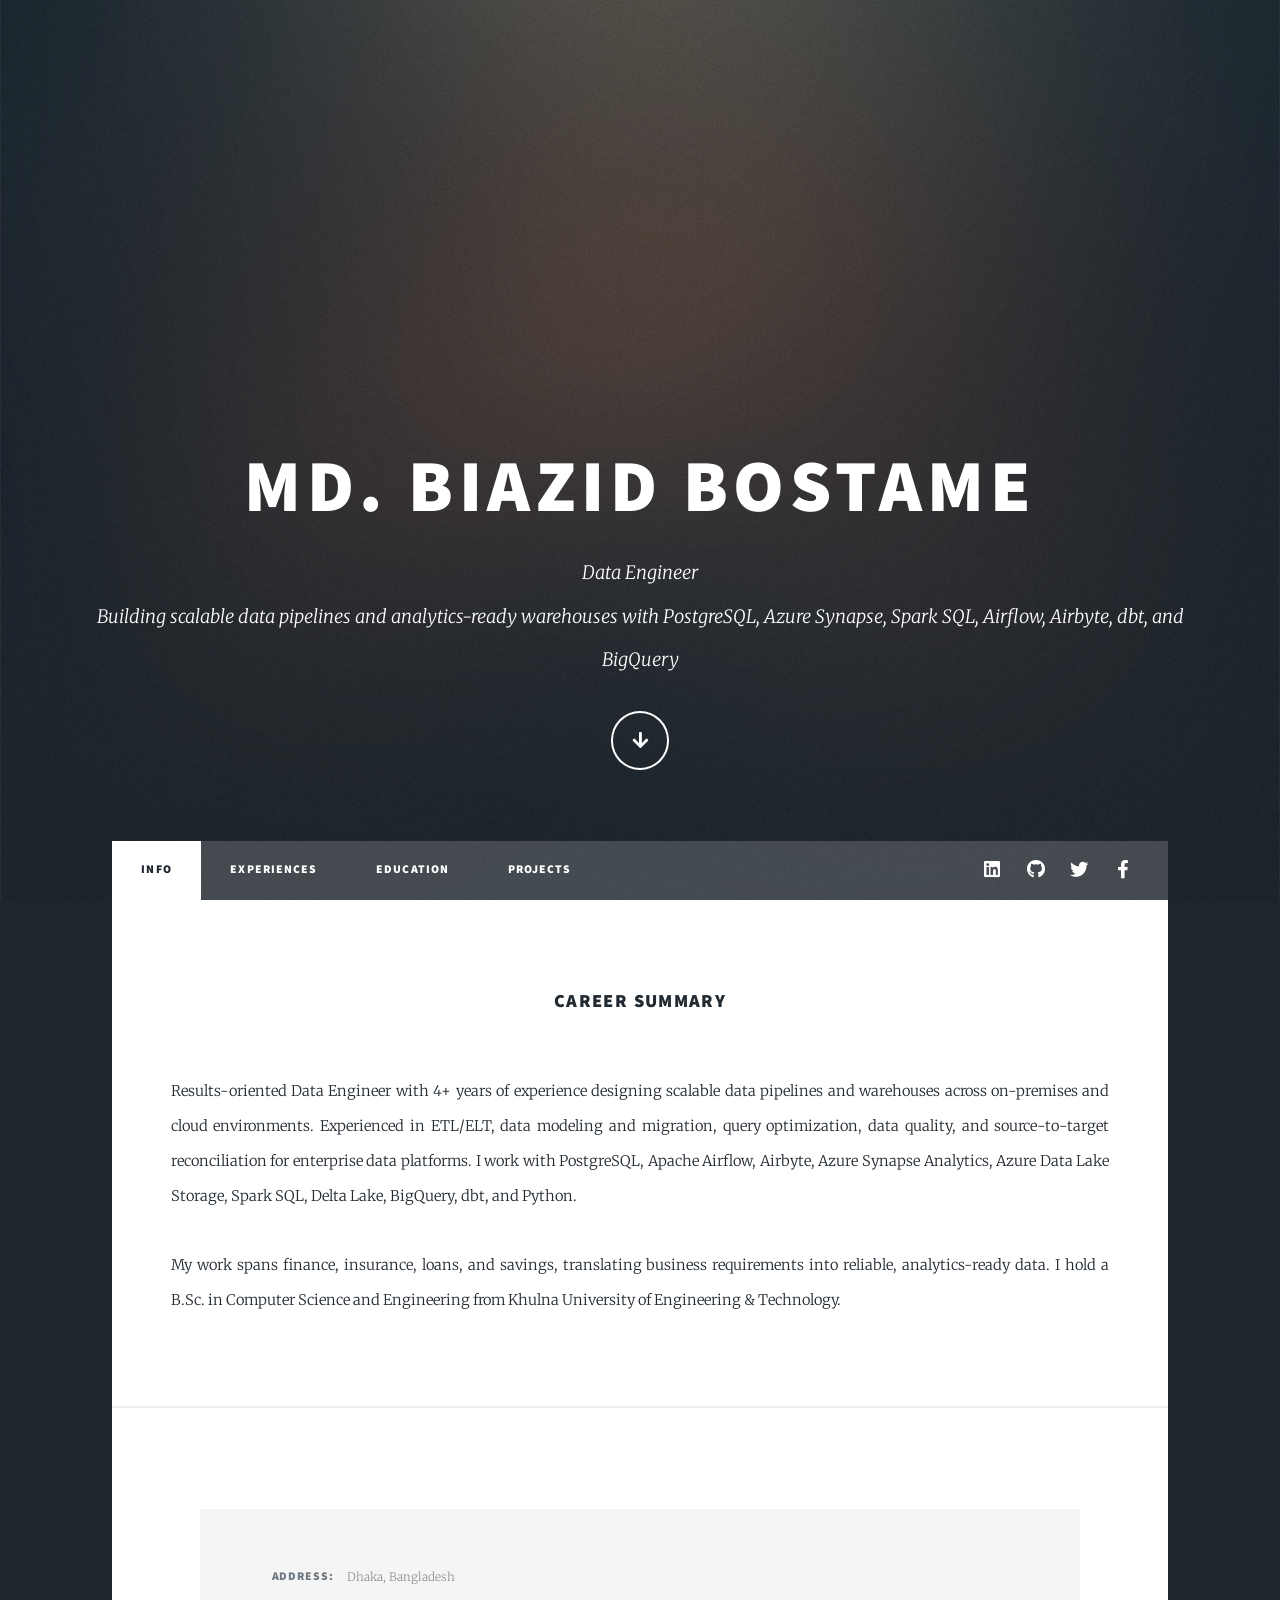
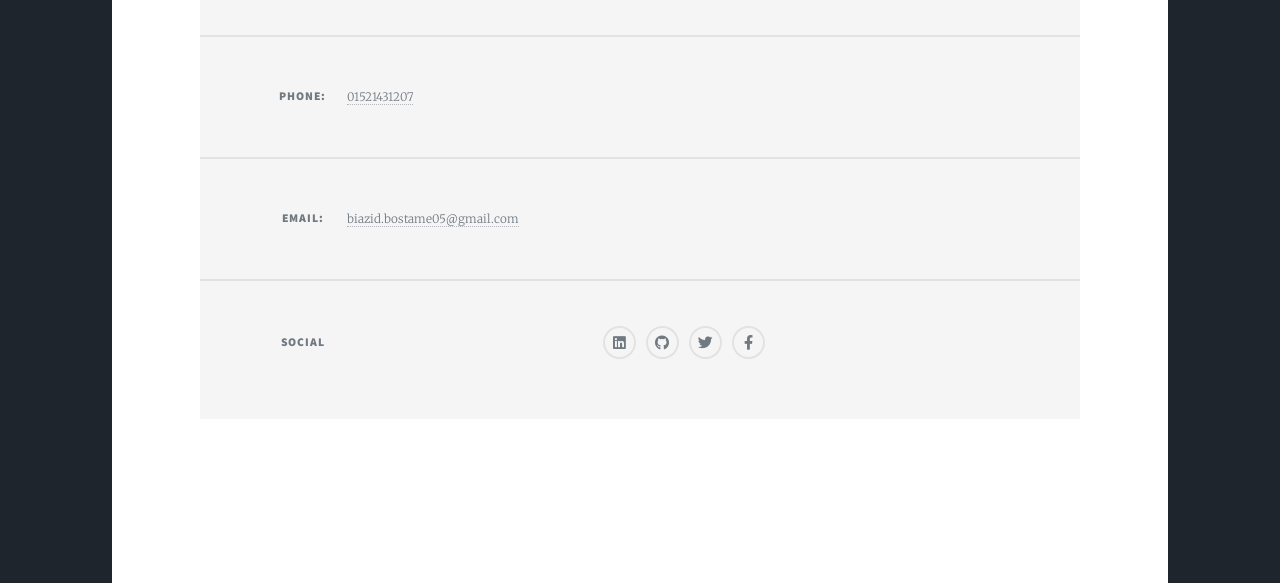
==== commit 976c1320: "Update professional experience and career summary in HTML files" ====
--- a/index.html
+++ b/index.html
@@ -22,7 +22,7 @@
 					<div id="intro">
 						<h1>Md. Biazid Bostame</h1>
 						<p>Data Engineer<br>
-						Skilled in SQL, dbt, PL/SQL, Python, Apache Airflow, Airbyte, ETL, Tableau, Power BI</p>
+						Building scalable data pipelines and analytics-ready warehouses with PostgreSQL, Azure Synapse, Spark SQL, Airflow, Airbyte, dbt, and BigQuery</p>
 						<ul class="actions">
 							<li><a href="#header" class="button icon solid solo fa-arrow-down scrolly">Continue</a></li>
 						</ul>
@@ -77,13 +77,12 @@
 					<!-- About Section -->
 					<section class="post">
 						<header class="major">
-							<h3>About Me</h3>
+							<h3>Career Summary</h3>
 						</header>
 						<p>
-							I am a dedicated Data Engineer with a solid background in Computer Science and Engineering. Graduated with a Bachelor of Science in CSE from Khulna University of Engineering and Technology (KUET). Skilled in critically analyzing data behaviors, developing robust data solutions, and implementing effective data management strategies. <br/>
-							During my professional journey, I honed my skills in PostgreSQL, PL/SQL, Python, Apache Airflow and Linux Shell Scripting. My practical experience in database table partitioning, data migration, and creating data pipeline architecture has equipped me with a comprehensive understanding of database management systems and ETL processes.
-							Open to exploring opportunities that foster continual learning and growth while making a meaningful impact in the field of Data Engineering.
-							Feel free to connect with me to discuss mutual interests in the realm of data engineering, technology, and innovation
+							Results-oriented Data Engineer with 4+ years of experience designing scalable data pipelines and warehouses across on-premises and cloud environments. Experienced in ETL/ELT, data modeling and migration, query optimization, data quality, and source-to-target reconciliation for enterprise data platforms. I work with PostgreSQL, Apache Airflow, Airbyte, Azure Synapse Analytics, Azure Data Lake Storage, Spark SQL, Delta Lake, BigQuery, dbt, and Python.
+							<br><br>
+							My work spans finance, insurance, loans, and savings, translating business requirements into reliable, analytics-ready data. I hold a B.Sc. in Computer Science and Engineering from Khulna University of Engineering &amp; Technology.
 						</p>
 					</section>
 
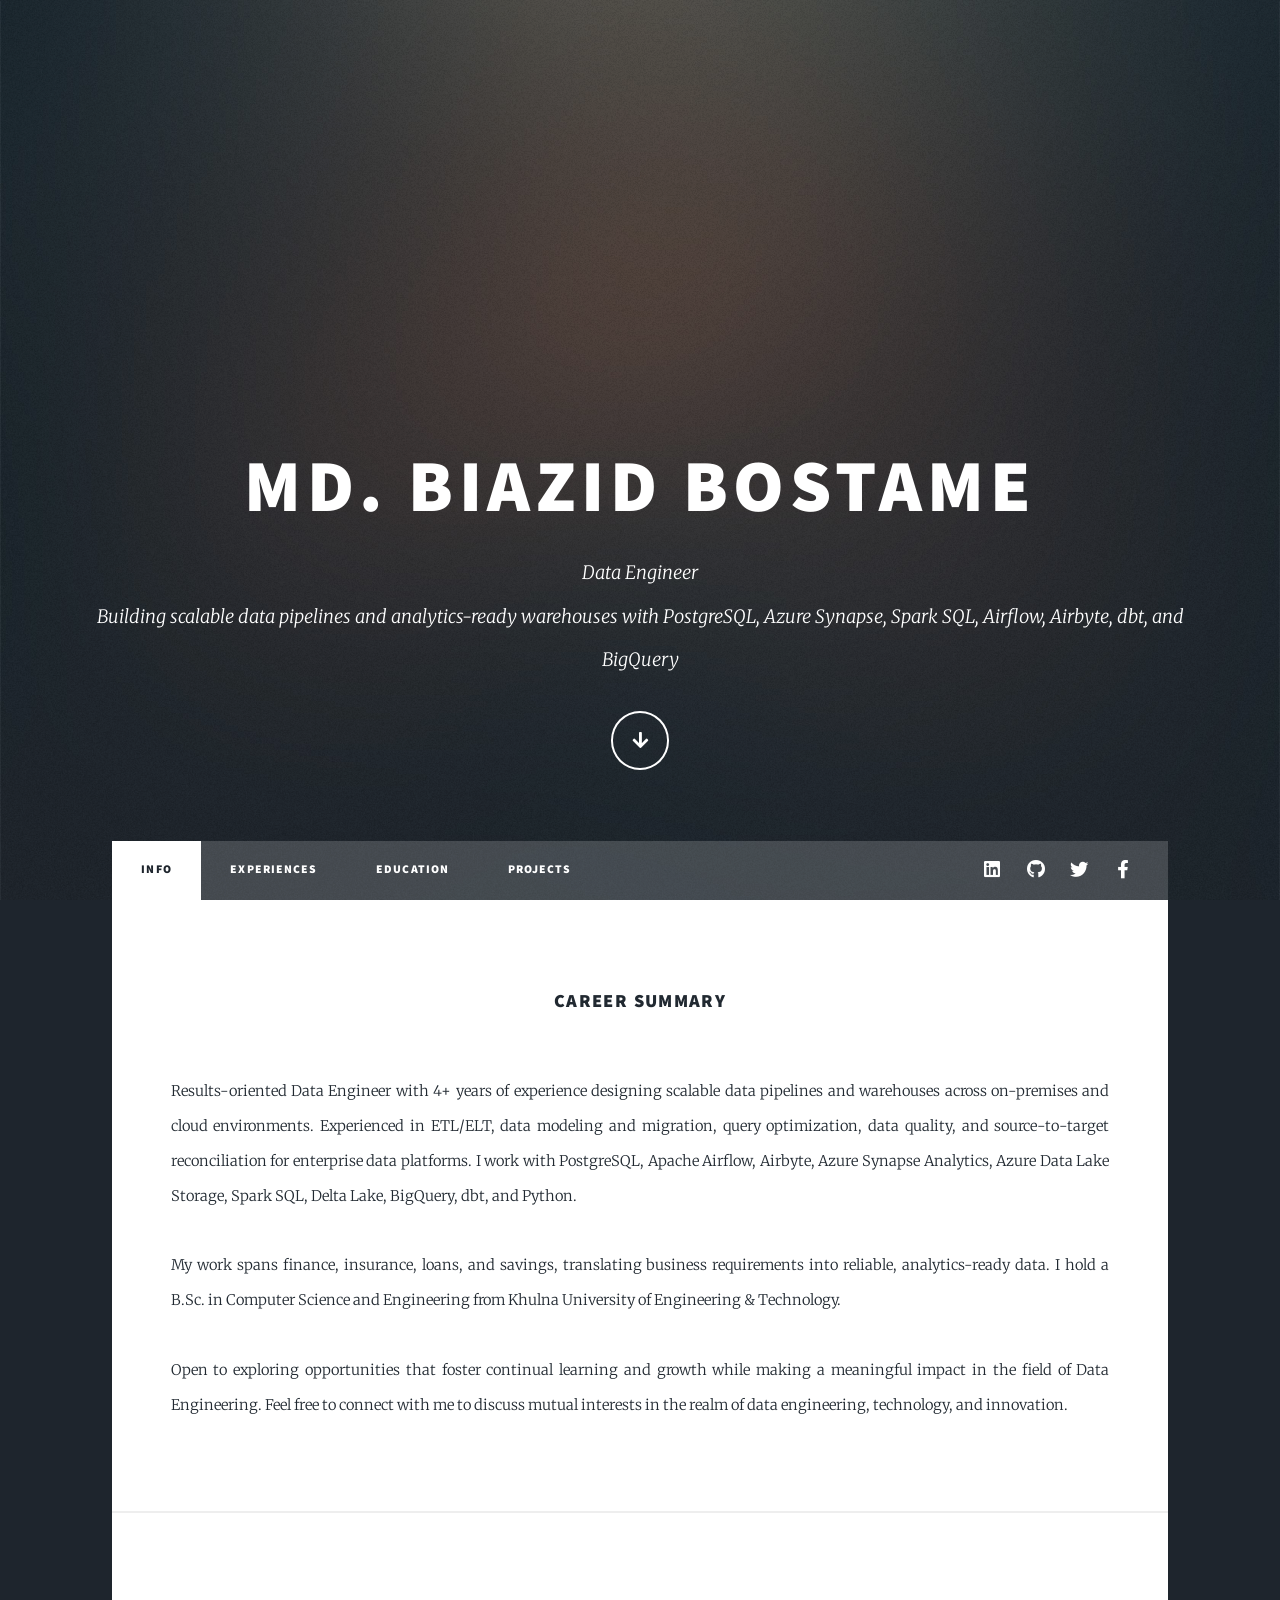
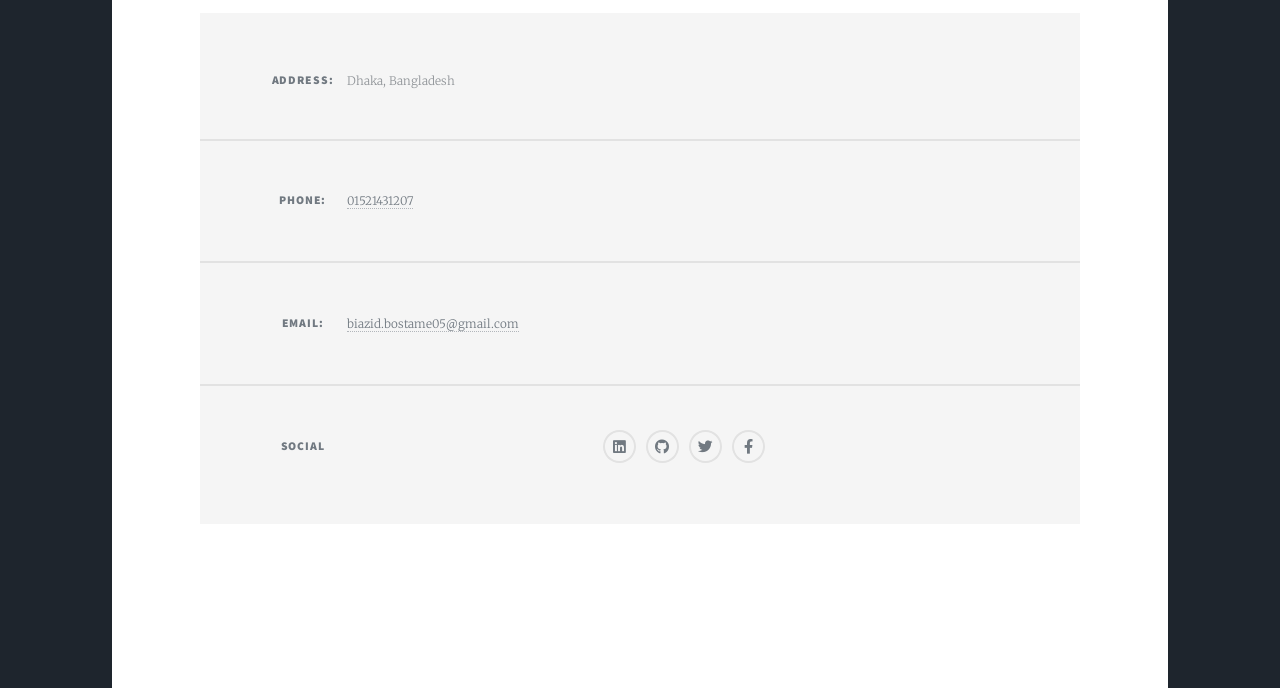
==== commit 292bf7dc: "certification added certification added" ====
--- a/index.html
+++ b/index.html
@@ -83,6 +83,8 @@
 							Results-oriented Data Engineer with 4+ years of experience designing scalable data pipelines and warehouses across on-premises and cloud environments. Experienced in ETL/ELT, data modeling and migration, query optimization, data quality, and source-to-target reconciliation for enterprise data platforms. I work with PostgreSQL, Apache Airflow, Airbyte, Azure Synapse Analytics, Azure Data Lake Storage, Spark SQL, Delta Lake, BigQuery, dbt, and Python.
 							<br><br>
 							My work spans finance, insurance, loans, and savings, translating business requirements into reliable, analytics-ready data. I hold a B.Sc. in Computer Science and Engineering from Khulna University of Engineering &amp; Technology.
+							<br><br>
+							Open to exploring opportunities that foster continual learning and growth while making a meaningful impact in the field of Data Engineering. Feel free to connect with me to discuss mutual interests in the realm of data engineering, technology, and innovation.
 						</p>
 					</section>
 
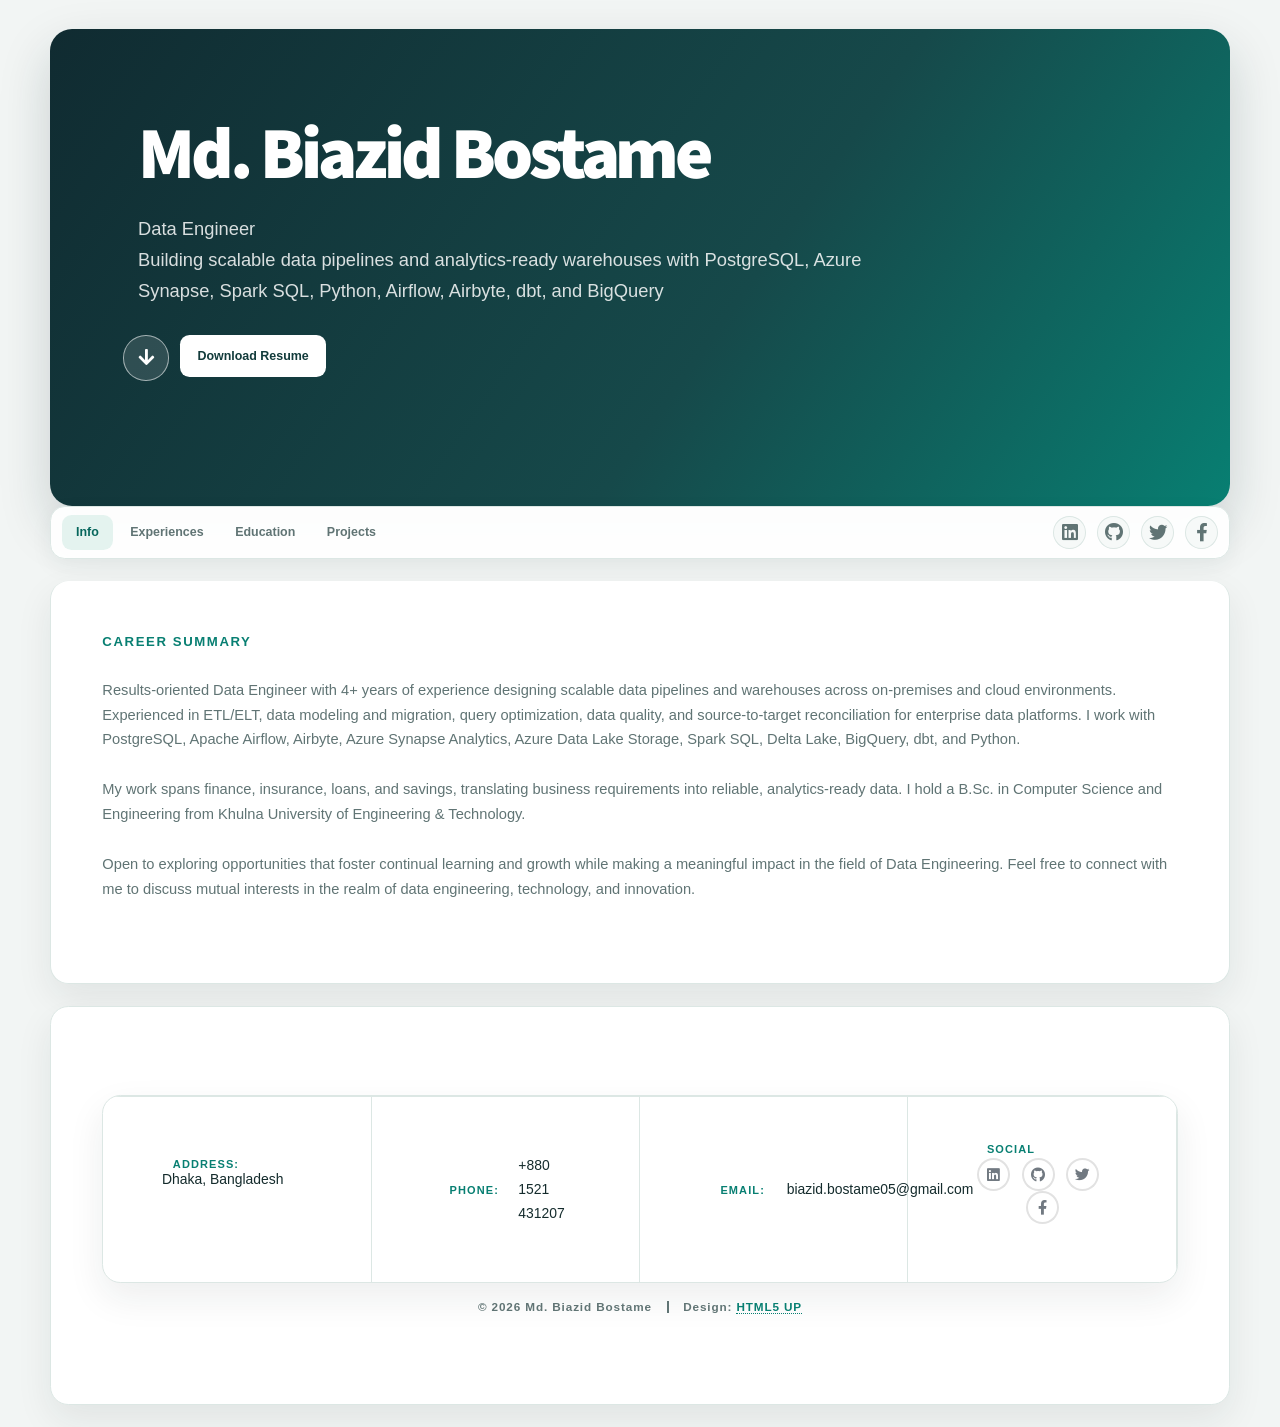
==== commit 85006745: "Add portfolio.css for improved styling and layout across pages" ====
--- a/index.html
+++ b/index.html
@@ -11,6 +11,7 @@
 		<meta charset="utf-8" />
 		<meta name="viewport" content="width=device-width, initial-scale=1, user-scalable=no" />
 		<link rel="stylesheet" href="assets/css/main.css" />
+		<link rel="stylesheet" href="assets/css/portfolio.css" />
 		<noscript><link rel="stylesheet" href="assets/css/noscript.css" /></noscript>
 	</head>
 	<body class="is-preload">
@@ -22,22 +23,23 @@
 					<div id="intro">
 						<h1>Md. Biazid Bostame</h1>
 						<p>Data Engineer<br>
-						Building scalable data pipelines and analytics-ready warehouses with PostgreSQL, Azure Synapse, Spark SQL, Airflow, Airbyte, dbt, and BigQuery</p>
+						Building scalable data pipelines and analytics-ready warehouses with PostgreSQL, Azure Synapse, Spark SQL, Python, Airflow, Airbyte, dbt, and BigQuery</p>
 						<ul class="actions">
 							<li><a href="#header" class="button icon solid solo fa-arrow-down scrolly">Continue</a></li>
+							<li><a href="https://drive.google.com/file/d/1eWxEJRC_uzW3Nzih6F4ofdyqxEBp4y_6/view?usp=sharing" target="_blank" rel="noopener noreferrer" class="button primary">Download Resume</a></li>
 						</ul>
 					</div>
 
 				<!-- Header -->
 					<header id="header">
-						<a class="logo">Md. Biazid Bostame</a>
+						<a href="index.html" class="logo">Md. Biazid Bostame</a>
 					</header> 
 				
 
 				<!-- Nav -->
 					<nav id="nav">
 						<ul class="links">
-							<li class="active"><a>Info</a></li>
+							<li class="active"><a href="index.html">Info</a></li>
 							
 							<li><a href="experiences.html">Experiences</a></li>
 							<li><a href="education.html">Education</a></li>
@@ -140,11 +142,11 @@
 							</section>
 							<section>
 								<h3>Phone:</h3>
-								<p><a href="#">01521431207</a></p>
+								<p><a href="tel:+8801521431207">+880 1521 431207</a></p>
 							</section>
 							<section>
 								<h3>Email:</h3>
-								<p><a href="#">biazid.bostame05@gmail.com</a></p>
+								<p><a href="mailto:biazid.bostame05@gmail.com">biazid.bostame05@gmail.com</a></p>
 							</section>
 							<section>
 								<h3>Social</h3>
@@ -161,7 +163,7 @@
 
 				<!-- Copyright -->
 					<div id="copyright">
-						<ul><li>&copy; Untitled</li><li>Design: <a href="https://html5up.net">HTML5 UP</a></li></ul>
+						<ul><li>&copy; 2026 Md. Biazid Bostame</li><li>Design: <a href="https://html5up.net">HTML5 UP</a></li></ul>
 					</div>
 
 			</div>
--- a/assets/css/portfolio.css
+++ b/assets/css/portfolio.css
@@ -0,0 +1,709 @@
+:root {
+	--portfolio-bg: #f2f5f4;
+	--portfolio-surface: #ffffff;
+	--portfolio-ink: #142b2c;
+	--portfolio-muted: #607474;
+	--portfolio-accent: #087f72;
+	--portfolio-accent-dark: #06665c;
+	--portfolio-accent-soft: #e4f3ef;
+	--portfolio-line: #dce7e4;
+	--portfolio-shadow: 0 1rem 2.5rem rgba(20, 43, 44, 0.08);
+}
+
+html {
+	scroll-behavior: smooth;
+}
+
+body {
+	background: var(--portfolio-bg);
+	color: var(--portfolio-ink);
+	font-family: "Segoe UI", Arial, sans-serif;
+	line-height: 1.7;
+}
+
+#wrapper {
+	margin: 0 auto;
+	max-width: 1180px;
+	overflow: visible;
+	width: calc(100% - 3rem);
+}
+
+#wrapper > .bg,
+#wrapper.fade-in:before {
+	display: none;
+}
+
+#intro {
+	align-items: flex-start;
+	background: linear-gradient(125deg, #102b31 0%, #16494a 58%, #087f72 100%);
+	border-radius: 1.5rem;
+	box-shadow: 0 1.5rem 3.5rem rgba(16, 43, 49, 0.18);
+	justify-content: center;
+	margin-top: 2rem;
+	min-height: 0;
+	padding: clamp(3rem, 8vw, 6rem);
+	text-align: left;
+}
+
+#intro h1 {
+	font-size: clamp(2.75rem, 6vw, 5rem);
+	letter-spacing: -0.055em;
+	line-height: 1.05;
+	margin-bottom: 1.25rem;
+	max-width: 900px;
+	text-align: left;
+	text-transform: none;
+}
+
+#intro p {
+	color: rgba(255, 255, 255, 0.84);
+	font-size: clamp(1rem, 2vw, 1.25rem);
+	font-style: normal;
+	line-height: 1.7;
+	margin: 0;
+	max-width: 760px;
+	text-align: left;
+}
+
+#intro a {
+	border-bottom: 0;
+}
+
+#intro .actions {
+	display: flex;
+	flex-wrap: wrap;
+	gap: 0.75rem;
+	margin-top: 2rem;
+}
+
+#intro .actions li {
+	padding-left: 0;
+}
+
+#header {
+	align-items: flex-start;
+	color: var(--portfolio-ink);
+	height: auto;
+	padding: 1.75rem 0 1rem;
+	pointer-events: auto;
+	text-align: left;
+}
+
+#intro + #header {
+	display: none;
+}
+
+#header .logo {
+	border: 0 !important;
+	color: var(--portfolio-muted);
+	font-family: inherit;
+	font-size: 0.85rem;
+	font-weight: 800;
+	letter-spacing: 0.14em;
+	padding: 0;
+	text-transform: uppercase;
+}
+
+#header .logo:hover {
+	color: var(--portfolio-accent) !important;
+}
+
+#nav {
+	align-items: center;
+	backdrop-filter: blur(16px);
+	background: rgba(255, 255, 255, 0.94);
+	border: 1px solid var(--portfolio-line);
+	border-radius: 1rem;
+	box-shadow: 0 0.5rem 1.5rem rgba(20, 43, 44, 0.06);
+	color: var(--portfolio-ink);
+	height: auto;
+	line-height: normal;
+	margin: 0 auto 1.5rem;
+	max-width: none;
+	min-height: 0;
+	overflow: visible;
+	padding: 0.55rem 0.75rem;
+	position: sticky;
+	top: 0.75rem;
+	width: 100%;
+}
+
+#nav a {
+	border: 0;
+	color: var(--portfolio-muted);
+}
+
+#nav ul.links {
+	align-items: center;
+	font-family: inherit;
+	gap: 0.25rem;
+	letter-spacing: 0;
+	text-transform: none;
+}
+
+#nav ul.links li a {
+	border-radius: 0.65rem;
+	color: var(--portfolio-muted) !important;
+	font-size: 0.85rem;
+	font-weight: 700;
+	padding: 0.7rem 0.95rem;
+}
+
+#nav ul.links li a:hover {
+	background: var(--portfolio-accent-soft);
+	color: var(--portfolio-accent) !important;
+}
+
+#nav ul.links li.active {
+	background: transparent;
+}
+
+#nav ul.links li.active a {
+	background: var(--portfolio-accent-soft);
+	color: var(--portfolio-accent-dark) !important;
+}
+
+#nav ul.icons {
+	align-items: center;
+	display: flex;
+	gap: 0.25rem;
+	margin-left: auto;
+	padding-left: 0.5rem;
+}
+
+#nav ul.icons li {
+	padding-left: 0;
+}
+
+#nav ul.icons li a.icon:before {
+	background: #f6f9f8;
+	box-shadow: inset 0 0 0 1px var(--portfolio-line) !important;
+	color: var(--portfolio-muted);
+}
+
+#nav ul.icons li a.icon:hover:before {
+	background: var(--portfolio-accent-soft);
+	box-shadow: inset 0 0 0 1px var(--portfolio-accent) !important;
+	color: var(--portfolio-accent);
+}
+
+#main {
+	background: transparent;
+	box-shadow: none;
+	margin: 0 auto 1.5rem;
+	max-width: none;
+	width: 100%;
+}
+
+#main > * {
+	background: var(--portfolio-surface);
+	border: 1px solid var(--portfolio-line);
+	border-radius: 1.25rem;
+	box-shadow: var(--portfolio-shadow);
+	margin: 0 0 1.5rem;
+	padding: clamp(1.75rem, 5vw, 3.5rem);
+}
+
+#main > .post {
+	padding: clamp(1.75rem, 5vw, 3.5rem);
+}
+
+#main > .post header.major {
+	margin-bottom: 1.75rem;
+	text-align: left;
+}
+
+#main > .post header.major h1,
+#main > .post header.major h2 {
+	color: var(--portfolio-ink);
+	font-family: inherit;
+	font-size: clamp(2rem, 4vw, 2.8rem);
+	letter-spacing: -0.045em;
+	line-height: 1.15;
+	margin: 0;
+	text-transform: none;
+}
+
+#main > .post header.major h3 {
+	color: var(--portfolio-accent);
+	font-family: inherit;
+	font-size: 0.9rem;
+	font-weight: 800;
+	letter-spacing: 0.12em;
+	margin: 0;
+	text-transform: uppercase;
+}
+
+#main > .post p {
+	color: var(--portfolio-muted);
+	text-align: left;
+}
+
+#main > .post strong {
+	color: var(--portfolio-ink);
+}
+
+.button,
+button,
+input[type="button"],
+input[type="reset"],
+input[type="submit"] {
+	background: var(--portfolio-accent);
+	border: 0;
+	border-radius: 0.65rem;
+	box-shadow: none;
+	color: #ffffff !important;
+	font-family: inherit;
+	font-size: 0.85rem;
+	font-weight: 750;
+	height: auto;
+	letter-spacing: 0;
+	line-height: 1.2;
+	padding: 0.9rem 1.2rem;
+	text-transform: none;
+	transition: background-color 0.2s ease, transform 0.2s ease;
+}
+
+.button:hover,
+button:hover,
+input[type="button"]:hover,
+input[type="reset"]:hover,
+input[type="submit"]:hover {
+	background: var(--portfolio-accent-dark);
+	box-shadow: none;
+	color: #ffffff !important;
+	transform: translateY(-1px);
+}
+
+.button.disabled,
+.button:disabled,
+button.disabled,
+button:disabled {
+	pointer-events: none;
+}
+
+#intro .button {
+	background: rgba(255, 255, 255, 0.12);
+	box-shadow: inset 0 0 0 1px rgba(255, 255, 255, 0.55);
+	color: #ffffff !important;
+}
+
+#intro .button:hover {
+	background: rgba(255, 255, 255, 0.2);
+	box-shadow: inset 0 0 0 1px #ffffff;
+	color: #ffffff !important;
+}
+
+#intro .button.primary {
+	background: #ffffff;
+	box-shadow: none;
+	color: #123b3b !important;
+}
+
+#intro .button.primary:hover {
+	background: #daf2eb;
+	color: #123b3b !important;
+}
+
+#intro .button.icon.solo {
+	border-radius: 50%;
+	height: 3.1rem;
+	line-height: 3.1rem;
+	padding: 0;
+	text-indent: 3.1rem;
+	width: 3.1rem;
+}
+
+#main > section.posts {
+	display: grid;
+	gap: 1.25rem;
+	grid-template-columns: repeat(auto-fit, minmax(min(100%, 270px), 1fr));
+	padding: clamp(1.25rem, 4vw, 2.5rem);
+}
+
+#main > section.posts > .projects-heading {
+	border-bottom: 1px solid var(--portfolio-line);
+	grid-column: 1 / -1;
+	margin: 0 0 0.25rem;
+	padding: 0 0 1.25rem;
+	text-align: left;
+	width: 100%;
+}
+
+.projects-heading .eyebrow {
+	color: var(--portfolio-accent);
+	font-size: 0.78rem;
+	font-weight: 800;
+	letter-spacing: 0.14em;
+	margin: 0 0 0.4rem;
+	text-transform: uppercase;
+}
+
+.projects-heading h1 {
+	color: var(--portfolio-ink);
+	font-family: inherit;
+	font-size: clamp(2rem, 4vw, 2.8rem);
+	letter-spacing: -0.045em;
+	line-height: 1.15;
+	margin: 0 0 0.5rem;
+	text-align: left;
+	text-transform: none;
+}
+
+.projects-heading p:last-child {
+	color: var(--portfolio-muted);
+	margin: 0;
+}
+
+#main > section.posts > article {
+	background: var(--portfolio-surface);
+	border: 1px solid var(--portfolio-line);
+	border-radius: 1rem;
+	box-shadow: 0 0.6rem 1.5rem rgba(20, 43, 44, 0.05);
+	display: flex;
+	flex-direction: column;
+	flex-basis: auto;
+	margin: 0;
+	max-width: none;
+	min-width: 0;
+	padding: 1.25rem;
+	transition: box-shadow 0.2s ease, transform 0.2s ease;
+	width: 100%;
+}
+
+#main > section.posts > article:hover {
+	box-shadow: 0 1rem 2rem rgba(20, 43, 44, 0.1);
+	transform: translateY(-3px);
+}
+
+#main > section.posts > article header h2 {
+	font-family: inherit;
+	font-size: 1.2rem;
+	letter-spacing: -0.025em;
+	line-height: 1.35;
+	margin: 0;
+	text-align: left;
+	text-transform: none;
+}
+
+#main > section.posts > article header h2 a {
+	border: 0;
+	color: var(--portfolio-ink);
+}
+
+#main > section.posts > article header h2 a:hover {
+	color: var(--portfolio-accent) !important;
+}
+
+#main > section.posts > article .image {
+	border-radius: 0.75rem;
+	margin: 1rem 0;
+	overflow: hidden;
+}
+
+#main > section.posts > article .image img {
+	height: 12rem;
+	object-fit: cover;
+	transition: transform 0.3s ease;
+	width: 100%;
+}
+
+#main > section.posts > article:hover .image img {
+	transform: scale(1.03);
+}
+
+#main > section.posts > article p {
+	color: var(--portfolio-muted);
+	font-size: 0.95rem;
+	margin: 0 0 1rem;
+	text-align: left;
+}
+
+#main > section.posts > article ul.actions {
+	margin-top: auto;
+}
+
+.experience-entry {
+	background: linear-gradient(135deg, #ffffff 0%, #f8fbfa 100%);
+	border: 1px solid var(--portfolio-line);
+	border-left: 4px solid var(--portfolio-accent);
+	border-radius: 0.9rem;
+	margin: 0 0 1.25rem;
+	padding: 1.5rem;
+}
+
+.experience-entry header {
+	margin-bottom: 1rem;
+}
+
+.experience-entry header h2 {
+	color: var(--portfolio-ink);
+	font-family: inherit;
+	font-size: 1.35rem;
+	letter-spacing: -0.025em;
+	margin: 0 0 0.35rem;
+	text-align: left;
+	text-transform: none;
+}
+
+.experience-entry header p {
+	color: var(--portfolio-muted);
+	font-size: 0.9rem;
+	margin: 0.15rem 0;
+	text-align: left;
+}
+
+.experience-entry ul {
+	margin: 0 0 1.25rem;
+	padding-left: 1.25rem;
+}
+
+.experience-entry li {
+	color: var(--portfolio-muted);
+	margin-bottom: 0.5rem;
+	padding-left: 0.2rem;
+}
+
+.experience-entry > p:last-child {
+	background: var(--portfolio-accent-soft);
+	border-radius: 0.6rem;
+	color: var(--portfolio-accent-dark);
+	font-size: 0.85rem;
+	margin: 0;
+	padding: 0.75rem 1rem;
+	text-align: left;
+}
+
+.education-section > header.major {
+	margin-bottom: 1.75rem;
+	text-align: left;
+}
+
+.education-section > header.major h1,
+.education-section > header.major h2 {
+	color: var(--portfolio-ink);
+	font-family: inherit;
+	font-size: clamp(2rem, 4vw, 2.8rem);
+	letter-spacing: -0.045em;
+	line-height: 1.15;
+	margin: 0;
+	text-transform: none;
+}
+
+.education-grid,
+.credential-grid {
+	gap: 1.25rem;
+	grid-template-columns: repeat(auto-fit, minmax(min(100%, 250px), 1fr));
+}
+
+.education-card,
+.credential-card {
+	background: var(--portfolio-surface);
+	border: 1px solid var(--portfolio-line);
+	border-radius: 1rem;
+	box-shadow: 0 0.6rem 1.5rem rgba(20, 43, 44, 0.05);
+	padding: 1.4rem;
+}
+
+.education-card__details span {
+	background: var(--portfolio-accent-soft);
+	color: var(--portfolio-accent-dark);
+}
+
+.education-section > h3 {
+	color: var(--portfolio-accent);
+	font-family: inherit;
+	font-size: 0.85rem;
+	font-weight: 800;
+	letter-spacing: 0.12em;
+	text-transform: uppercase;
+}
+
+.credential-card__header {
+	align-items: center;
+}
+
+.credential-card__logo {
+	background: #f5f8f7;
+	border-radius: 0.7rem;
+	flex: 0 0 3rem;
+	height: 3rem;
+	object-fit: contain;
+	padding: 0.35rem;
+	width: 3rem;
+}
+
+.credential-card__logo--spaceapps {
+	background: #153d4c;
+	flex-basis: 4rem;
+	height: 4rem;
+	width: 4rem;
+}
+
+.credential-card__award-link {
+	border: 0;
+	color: inherit;
+	text-decoration: none;
+}
+
+.credential-card__award-link:hover strong {
+	color: var(--portfolio-accent);
+}
+
+.credential-card strong {
+	color: var(--portfolio-ink);
+}
+
+.credential-card span {
+	color: var(--portfolio-muted);
+}
+
+#footer {
+	background: var(--portfolio-surface);
+	border: 1px solid var(--portfolio-line);
+	border-radius: 1.25rem;
+	box-shadow: var(--portfolio-shadow);
+	color: var(--portfolio-muted);
+	display: block;
+	margin: 0 auto;
+	max-width: none;
+	overflow: hidden;
+	width: 100%;
+}
+
+#footer .split.contact {
+	display: grid;
+	grid-template-columns: repeat(auto-fit, minmax(220px, 1fr));
+}
+
+#footer .split.contact > section,
+#footer .split.contact > section:first-child,
+#footer .split.contact > section:last-child {
+	border: 0;
+	border-right: 1px solid var(--portfolio-line);
+	border-top: 1px solid var(--portfolio-line);
+	display: block;
+	padding: 1.5rem;
+}
+
+#footer .split.contact > section > :first-child,
+#footer .split.contact > section > :last-child {
+	width: auto;
+}
+
+#footer h3 {
+	color: var(--portfolio-accent);
+	font-family: inherit;
+	font-size: 0.75rem;
+	font-weight: 800;
+	letter-spacing: 0.1em;
+	margin-bottom: 0.35rem;
+	text-transform: uppercase;
+}
+
+#footer p,
+#footer p a {
+	color: var(--portfolio-ink);
+	font-size: 0.95rem;
+}
+
+#footer p a {
+	border: 0;
+}
+
+#copyright {
+	color: var(--portfolio-muted);
+	font-family: inherit;
+	font-size: 0.8rem;
+	font-weight: 600;
+	margin: 1rem auto 2.5rem;
+	text-transform: none;
+	width: 100%;
+}
+
+#copyright a {
+	color: var(--portfolio-accent);
+}
+
+@media screen and (max-width: 980px) {
+	#nav {
+		display: flex;
+	}
+}
+
+@media screen and (max-width: 736px) {
+	#wrapper {
+		width: calc(100% - 1.25rem);
+	}
+
+	#intro {
+		border-radius: 1rem;
+		margin-top: 0.625rem;
+		padding: 3rem 1.5rem;
+	}
+
+	#intro .actions {
+		align-items: center;
+		display: flex;
+		flex-direction: row;
+		justify-content: flex-start;
+	}
+
+	#intro .actions li {
+		flex: 0 0 auto;
+		width: auto;
+	}
+
+	#intro .actions:not(.fixed) li:first-child .button.icon.solo {
+		height: 3.1rem;
+		width: 3.1rem;
+	}
+
+	#intro .actions:not(.fixed) li:last-child .button {
+		white-space: nowrap;
+		width: auto;
+	}
+
+	#nav {
+		align-items: stretch;
+		flex-direction: column;
+		position: static;
+	}
+
+	#nav ul.links {
+		flex-wrap: wrap;
+		justify-content: center;
+	}
+
+	#nav ul.icons {
+		justify-content: center;
+		margin: 0.4rem 0 0;
+		padding: 0;
+	}
+
+	#main > .education-section {
+		padding: 2rem 1.25rem;
+	}
+
+	.education-grid,
+	.credential-grid {
+		grid-template-columns: 1fr;
+	}
+
+	#footer .split.contact {
+		grid-template-columns: 1fr;
+	}
+}
+
+@media (prefers-reduced-motion: reduce) {
+	html {
+		scroll-behavior: auto;
+	}
+
+	#main > section.posts > article,
+	#main > section.posts > article .image img,
+	.button,
+	button {
+		transition: none;
+	}
+}
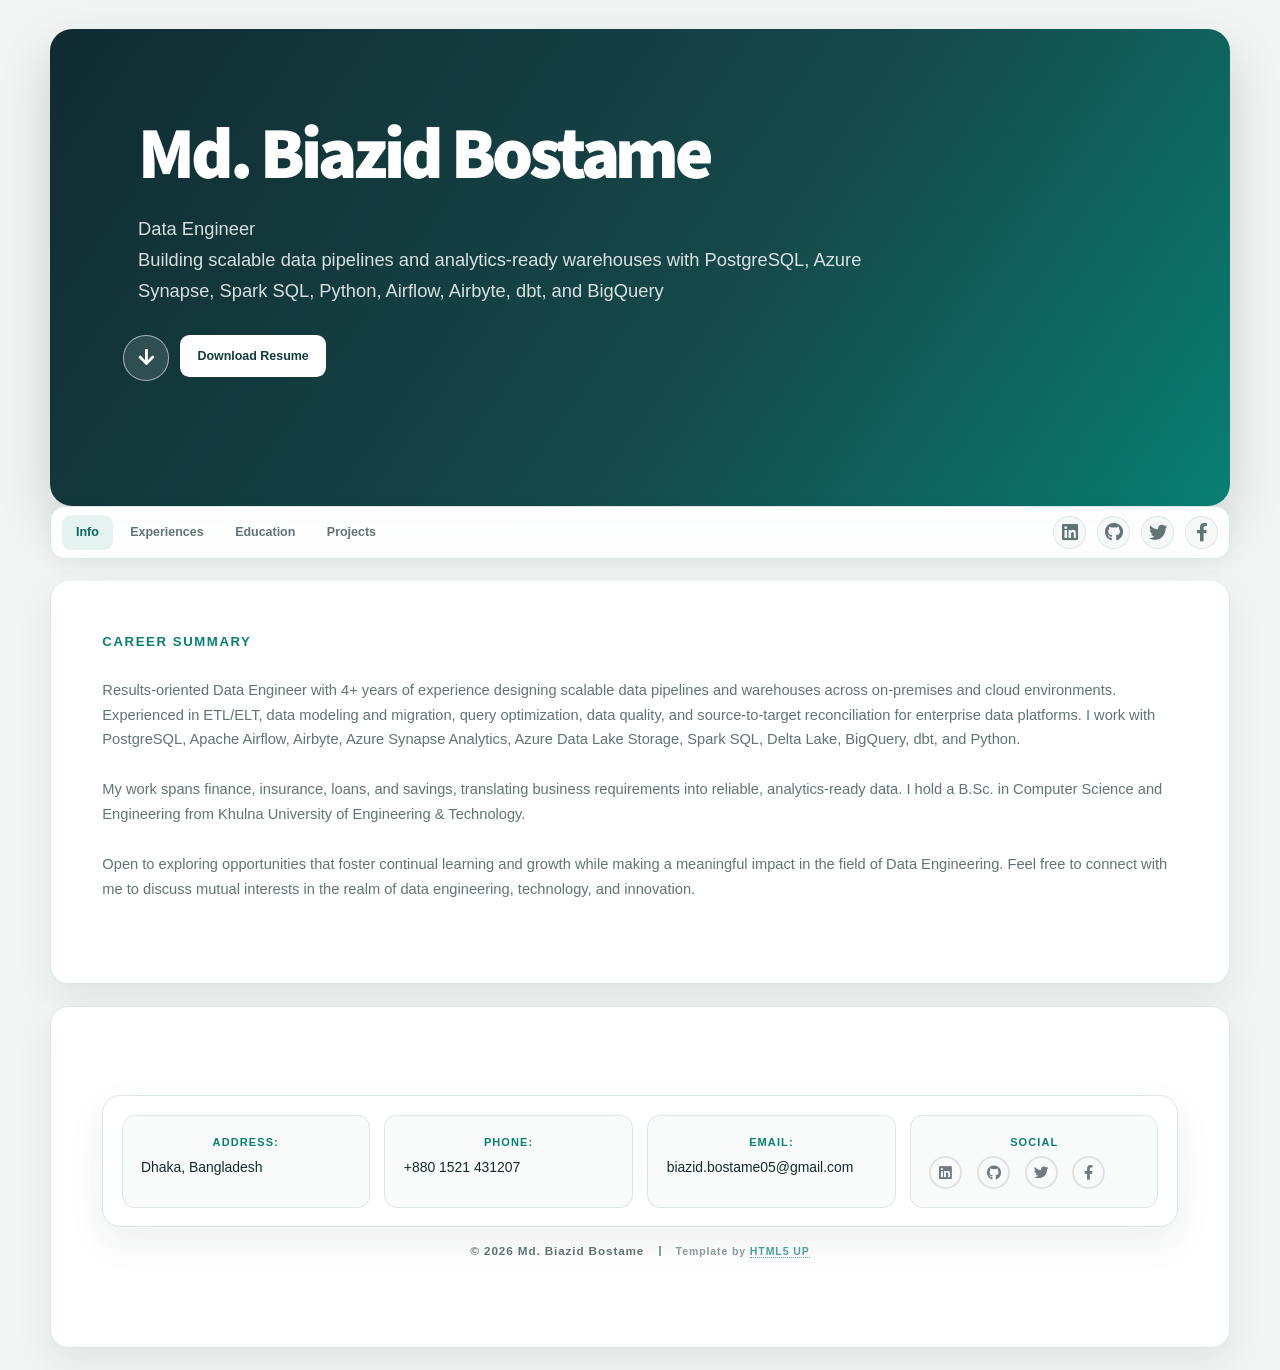
==== commit 6e21700b: "Implement code changes to enhance functionality and improve performance" ====
--- a/index.html
+++ b/index.html
@@ -135,20 +135,20 @@
 							</form>
 						</section>
 						-->
-						<section class="split contact">
-							<section class="alt">
+						<div class="contact-grid">
+							<section class="contact-card">
 								<h3>Address:</h3>
 								<p>Dhaka, Bangladesh</p>
 							</section>
-							<section>
+							<section class="contact-card">
 								<h3>Phone:</h3>
 								<p><a href="tel:+8801521431207">+880 1521 431207</a></p>
 							</section>
-							<section>
+							<section class="contact-card">
 								<h3>Email:</h3>
 								<p><a href="mailto:biazid.bostame05@gmail.com">biazid.bostame05@gmail.com</a></p>
 							</section>
-							<section>
+							<section class="contact-card">
 								<h3>Social</h3>
 								<ul class="icons alt">
 									<li><a href="https://www.linkedin.com/in/biazid-bostame/" target="_blank" class="icon brands alt fa-linkedin"><span class="label">Linkedin</span></a></li>
@@ -158,12 +158,12 @@
 									
 								</ul>
 							</section>
-						</section>
+						</div>
 					</footer>
 
 				<!-- Copyright -->
 					<div id="copyright">
-						<ul><li>&copy; 2026 Md. Biazid Bostame</li><li>Design: <a href="https://html5up.net">HTML5 UP</a></li></ul>
+						<ul><li>&copy; 2026 Md. Biazid Bostame</li><li>Template by <a href="https://html5up.net">HTML5 UP</a></li></ul>
 					</div>
 
 			</div>
--- a/assets/css/portfolio.css
+++ b/assets/css/portfolio.css
@@ -533,6 +533,51 @@
 	width: 3rem;
 }
 
+.credential-card__logo--astronomer {
+	background: transparent;
+	border-radius: 0;
+	flex-basis: 4rem;
+	height: 4rem;
+	padding: 0;
+	width: 4rem;
+}
+
+.credential-card__link {
+	border: 0;
+	color: inherit;
+	display: block;
+	height: 100%;
+	text-decoration: none;
+}
+
+.credential-card__link:hover strong {
+	color: var(--portfolio-accent);
+}
+
+.credential-card__link:focus-visible {
+	border-radius: 0.4rem;
+	outline: 2px solid var(--portfolio-accent);
+	outline-offset: 4px;
+}
+
+.credential-card span.credential-card__year {
+	background: var(--portfolio-accent-soft);
+	border-radius: 999px;
+	color: var(--portfolio-accent-dark);
+	display: inline-block;
+	font-size: 0.75rem;
+	font-weight: 700;
+	margin-top: 0.5rem;
+	padding: 0.15rem 0.65rem;
+}
+
+.credential-card span.credential-card__link-label {
+	color: var(--portfolio-accent-dark);
+	font-size: 0.78rem;
+	font-weight: 700;
+	margin-top: 0.8rem;
+}
+
 .credential-card__logo--spaceapps {
 	background: #153d4c;
 	flex-basis: 4rem;
@@ -571,24 +616,24 @@
 	width: 100%;
 }
 
-#footer .split.contact {
+#footer .contact-grid {
 	display: grid;
-	grid-template-columns: repeat(auto-fit, minmax(220px, 1fr));
-}
-
-#footer .split.contact > section,
-#footer .split.contact > section:first-child,
-#footer .split.contact > section:last-child {
-	border: 0;
-	border-right: 1px solid var(--portfolio-line);
-	border-top: 1px solid var(--portfolio-line);
-	display: block;
-	padding: 1.5rem;
-}
-
-#footer .split.contact > section > :first-child,
-#footer .split.contact > section > :last-child {
-	width: auto;
+	gap: 1rem;
+	grid-template-columns: repeat(auto-fit, minmax(min(100%, 220px), 1fr));
+	padding: 1.25rem;
+}
+
+#footer .contact-card {
+	background: #f9fbfa;
+	border: 1px solid var(--portfolio-line);
+	border-radius: 0.85rem;
+	min-width: 0;
+	padding: 1.25rem;
+}
+
+#footer .contact-card p {
+	margin: 0;
+	overflow-wrap: anywhere;
 }
 
 #footer h3 {
@@ -609,6 +654,20 @@
 
 #footer p a {
 	border: 0;
+	overflow-wrap: anywhere;
+}
+
+#footer .contact-card ul.icons {
+	align-items: center;
+	display: flex;
+	flex-wrap: wrap;
+	gap: 0.5rem;
+	margin: 0;
+	padding: 0;
+}
+
+#footer .contact-card ul.icons li {
+	padding-left: 0;
 }
 
 #copyright {
@@ -623,6 +682,11 @@
 
 #copyright a {
 	color: var(--portfolio-accent);
+}
+
+#copyright ul li:last-child {
+	font-size: 0.72rem;
+	opacity: 0.72;
 }
 
 @media screen and (max-width: 980px) {
@@ -690,7 +754,7 @@
 		grid-template-columns: 1fr;
 	}
 
-	#footer .split.contact {
+	#footer .contact-grid {
 		grid-template-columns: 1fr;
 	}
 }
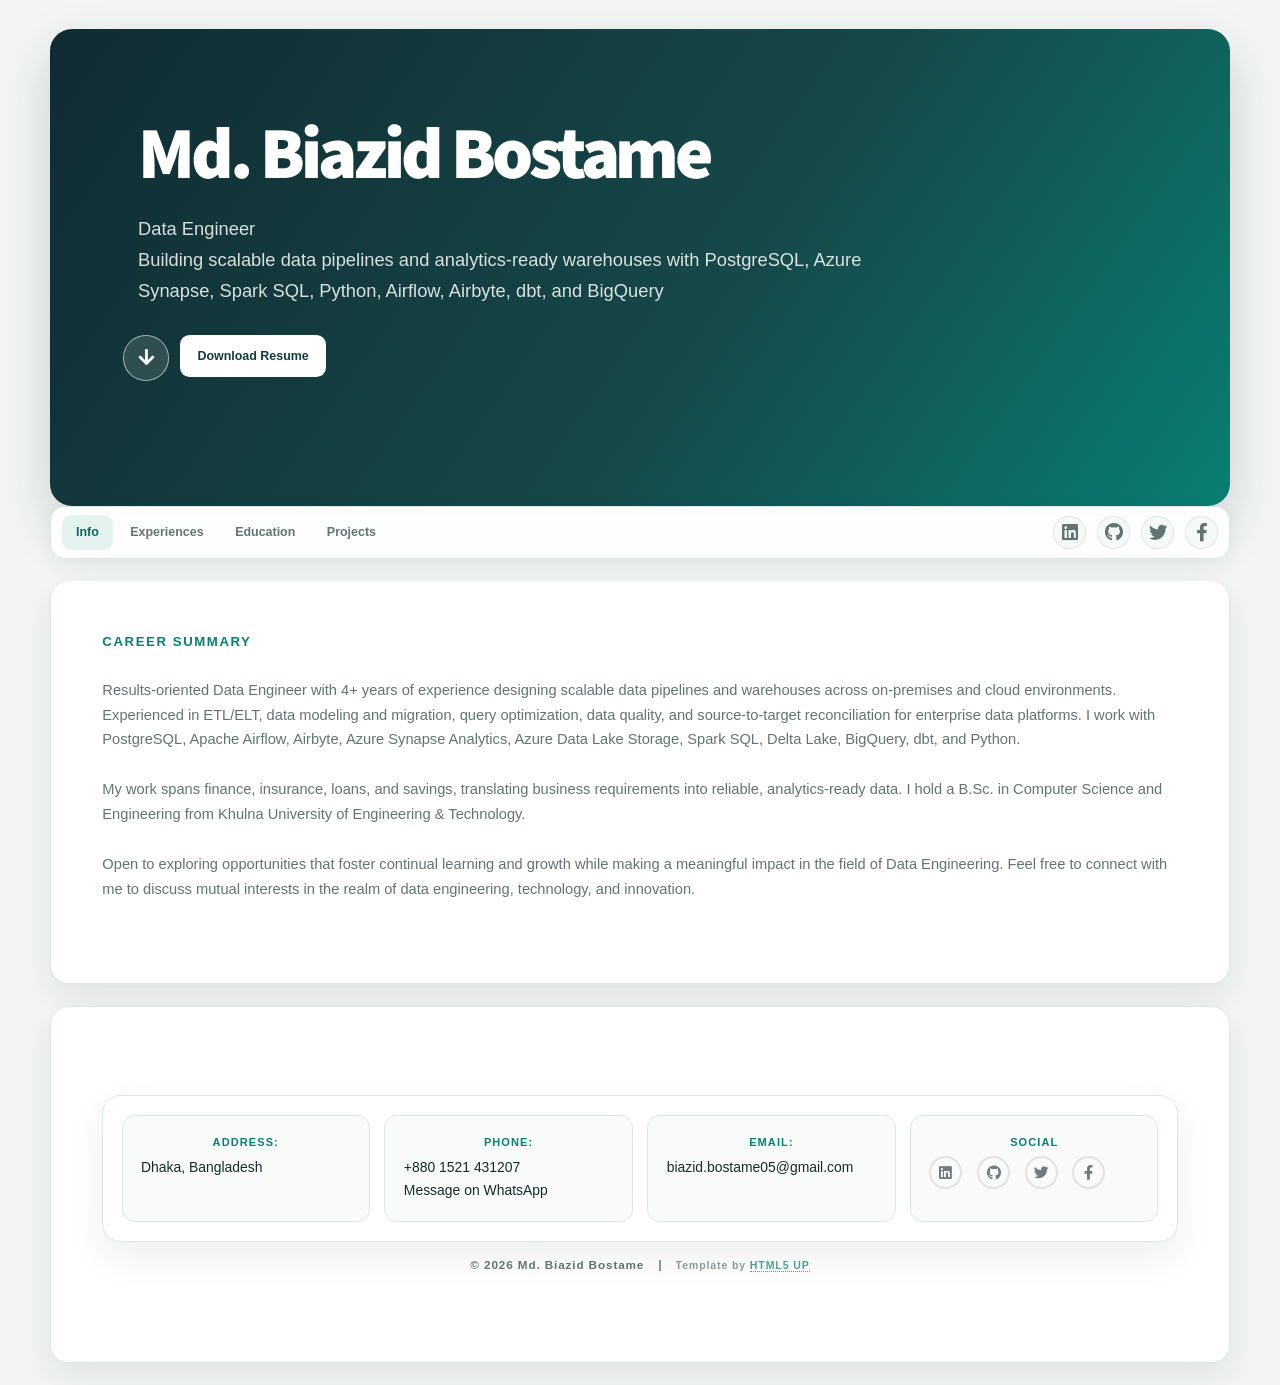
==== commit eb374dc5: "Enhance certification layout and add WhatsApp contact link" ====
--- a/index.html
+++ b/index.html
@@ -143,6 +143,7 @@
 							<section class="contact-card">
 								<h3>Phone:</h3>
 								<p><a href="tel:+8801521431207">+880 1521 431207</a></p>
+								<p><a href="https://wa.me/8801521431207" target="_blank" rel="noopener noreferrer">Message on WhatsApp</a></p>
 							</section>
 							<section class="contact-card">
 								<h3>Email:</h3>
--- a/assets/css/portfolio.css
+++ b/assets/css/portfolio.css
@@ -496,6 +496,11 @@
 	grid-template-columns: repeat(auto-fit, minmax(min(100%, 250px), 1fr));
 }
 
+.credential-grid--certifications {
+	grid-auto-rows: 1fr;
+	grid-template-columns: repeat(2, minmax(0, 1fr));
+}
+
 .education-card,
 .credential-card {
 	background: var(--portfolio-surface);
@@ -520,17 +525,20 @@
 }
 
 .credential-card__header {
-	align-items: center;
+	align-items: start;
+	display: grid;
+	gap: 1rem;
+	grid-template-columns: 4rem minmax(0, 1fr);
 }
 
 .credential-card__logo {
 	background: #f5f8f7;
 	border-radius: 0.7rem;
-	flex: 0 0 3rem;
-	height: 3rem;
+	flex: 0 0 4rem;
+	height: 4rem;
 	object-fit: contain;
 	padding: 0.35rem;
-	width: 3rem;
+	width: 4rem;
 }
 
 .credential-card__logo--astronomer {
@@ -545,9 +553,20 @@
 .credential-card__link {
 	border: 0;
 	color: inherit;
-	display: block;
+	display: flex;
+	flex: 1;
+	flex-direction: column;
 	height: 100%;
 	text-decoration: none;
+}
+
+.credential-card__title {
+	line-height: 1.5;
+	min-height: 3em;
+}
+
+.credential-card__provider {
+	min-height: 2em;
 }
 
 .credential-card__link:hover strong {
@@ -575,7 +594,8 @@
 	color: var(--portfolio-accent-dark);
 	font-size: 0.78rem;
 	font-weight: 700;
-	margin-top: 0.8rem;
+	margin-top: auto;
+	padding-top: 0.8rem;
 }
 
 .credential-card__logo--spaceapps {
@@ -731,7 +751,9 @@
 	#nav {
 		align-items: stretch;
 		flex-direction: column;
-		position: static;
+		position: sticky;
+		top: 0.5rem;
+		z-index: 1000;
 	}
 
 	#nav ul.links {
@@ -752,6 +774,10 @@
 	.education-grid,
 	.credential-grid {
 		grid-template-columns: 1fr;
+	}
+
+	.credential-grid--certifications {
+		grid-auto-rows: auto;
 	}
 
 	#footer .contact-grid {
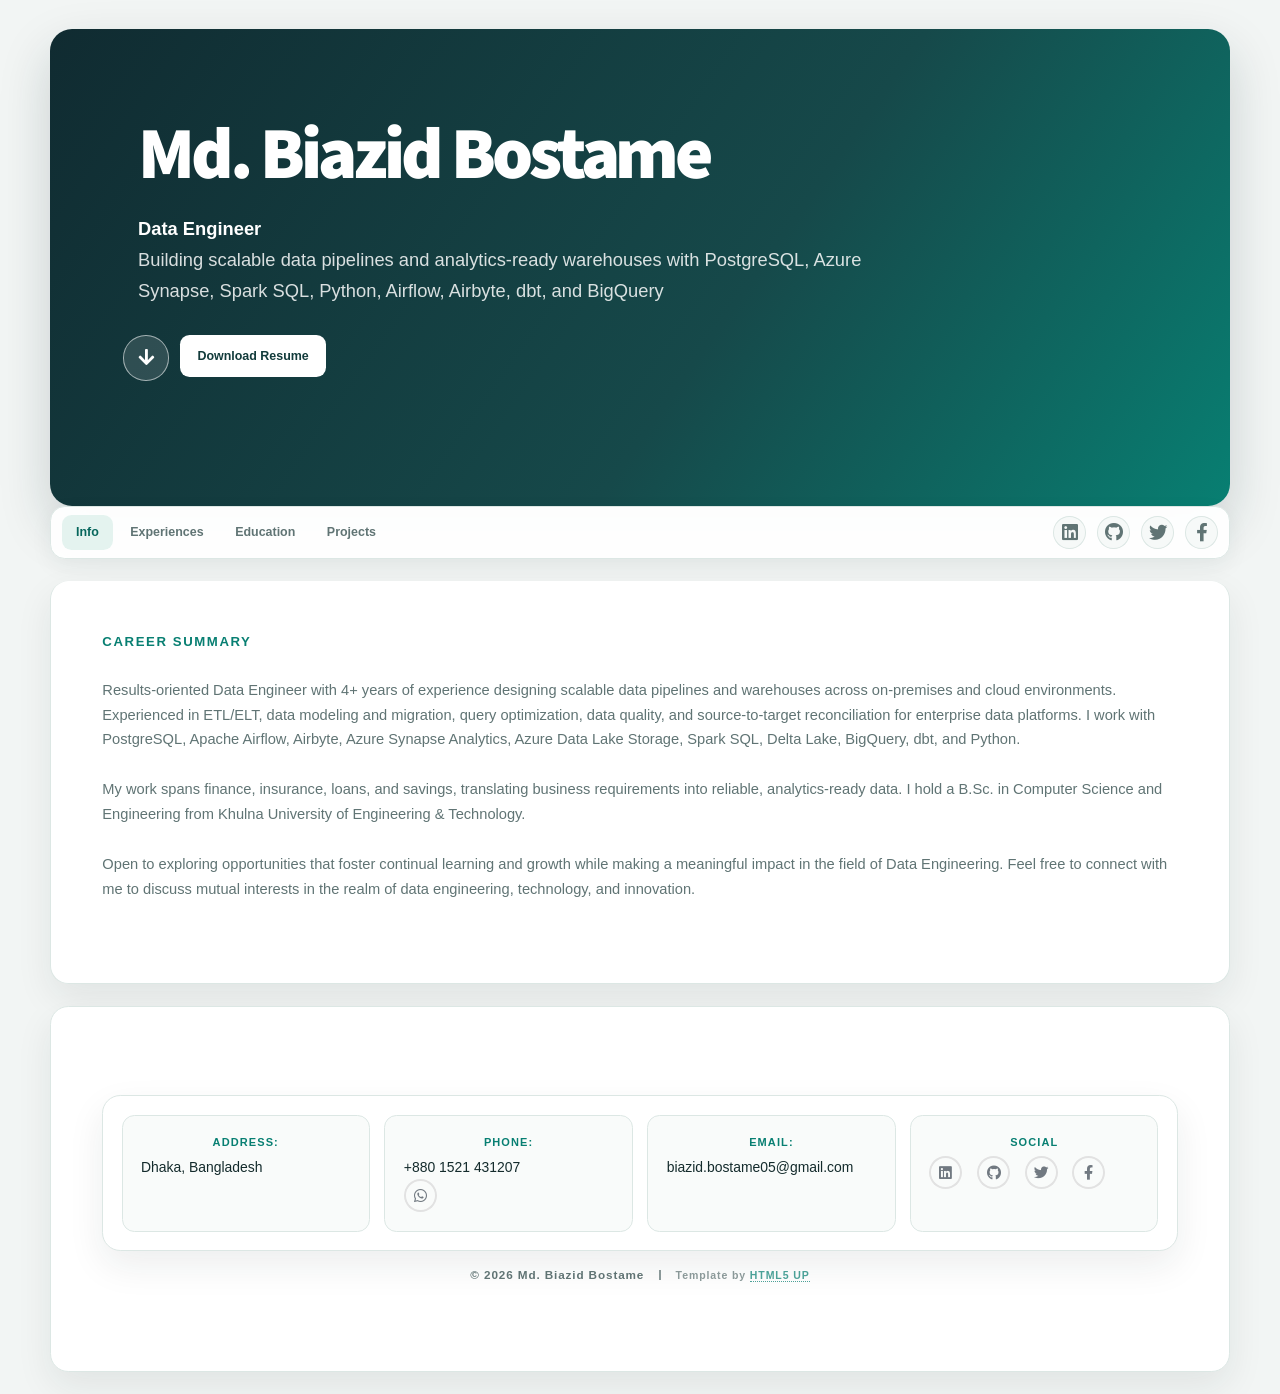
==== commit fc5a8a78: "Highlight job title in the introduction section for better emphasis" ====
--- a/index.html
+++ b/index.html
@@ -22,7 +22,7 @@
 				<!-- Intro -->
 					<div id="intro">
 						<h1>Md. Biazid Bostame</h1>
-						<p>Data Engineer<br>
+						<p><strong>Data Engineer</strong><br>
 						Building scalable data pipelines and analytics-ready warehouses with PostgreSQL, Azure Synapse, Spark SQL, Python, Airflow, Airbyte, dbt, and BigQuery</p>
 						<ul class="actions">
 							<li><a href="#header" class="button icon solid solo fa-arrow-down scrolly">Continue</a></li>
@@ -143,7 +143,9 @@
 							<section class="contact-card">
 								<h3>Phone:</h3>
 								<p><a href="tel:+8801521431207">+880 1521 431207</a></p>
-								<p><a href="https://wa.me/8801521431207" target="_blank" rel="noopener noreferrer">Message on WhatsApp</a></p>
+								<ul class="icons alt">
+									<li><a href="https://wa.me/8801521431207" target="_blank" rel="noopener noreferrer" class="icon brands alt fa-whatsapp" aria-label="Message on WhatsApp"><span class="label">WhatsApp</span></a></li>
+								</ul>
 							</section>
 							<section class="contact-card">
 								<h3>Email:</h3>
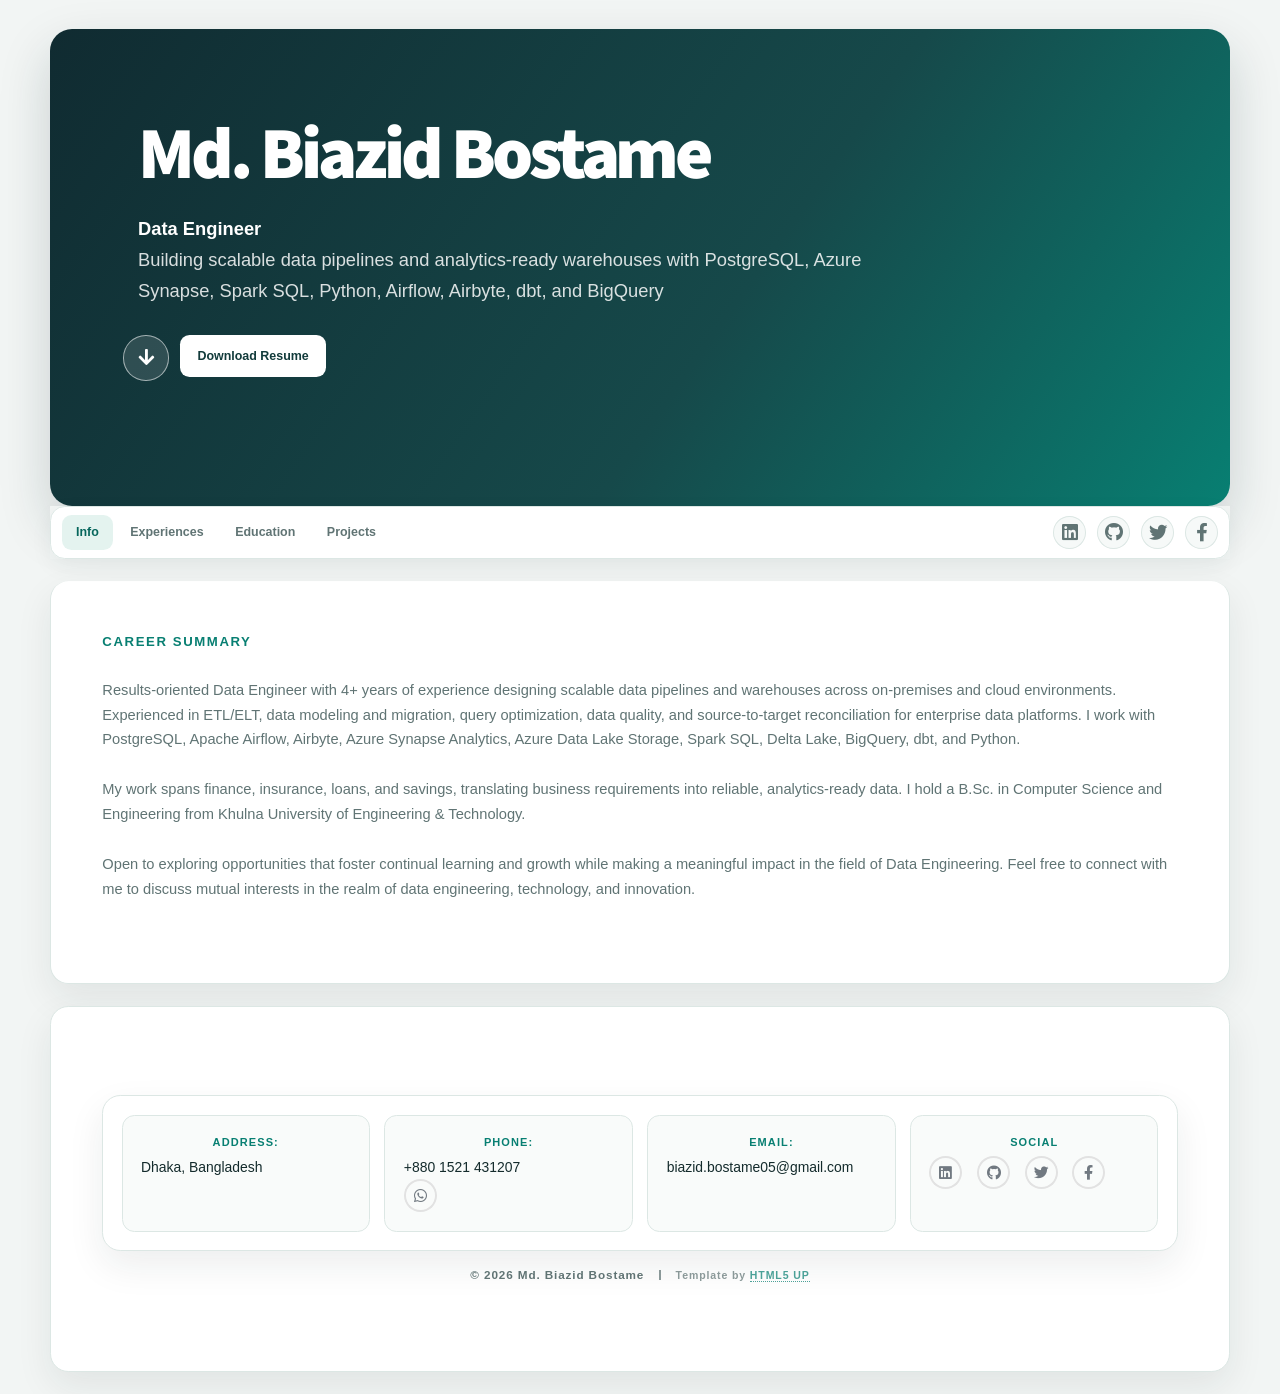
==== commit 1ffe48b1: "Add sticky header functionality across multiple pages for improved navigation" ====
--- a/index.html
+++ b/index.html
@@ -31,6 +31,7 @@
 					</div>
 
 				<!-- Header -->
+					<div class="site-header-sticky">
 					<header id="header">
 						<a href="index.html" class="logo">Md. Biazid Bostame</a>
 					</header> 
@@ -55,6 +56,7 @@
 							
 						</ul>
 					</nav>
+					</div>
 
 
 					
--- a/assets/css/portfolio.css
+++ b/assets/css/portfolio.css
@@ -89,7 +89,14 @@
 	text-align: left;
 }
 
-#intro + #header {
+.site-header-sticky {
+	background: var(--portfolio-bg);
+	position: sticky;
+	top: 0;
+	z-index: 1000;
+}
+
+#intro + .site-header-sticky #header {
 	display: none;
 }
 
@@ -123,8 +130,8 @@
 	min-height: 0;
 	overflow: visible;
 	padding: 0.55rem 0.75rem;
-	position: sticky;
-	top: 0.75rem;
+	position: relative;
+	top: auto;
 	width: 100%;
 }
 
@@ -751,9 +758,6 @@
 	#nav {
 		align-items: stretch;
 		flex-direction: column;
-		position: sticky;
-		top: 0.5rem;
-		z-index: 1000;
 	}
 
 	#nav ul.links {
